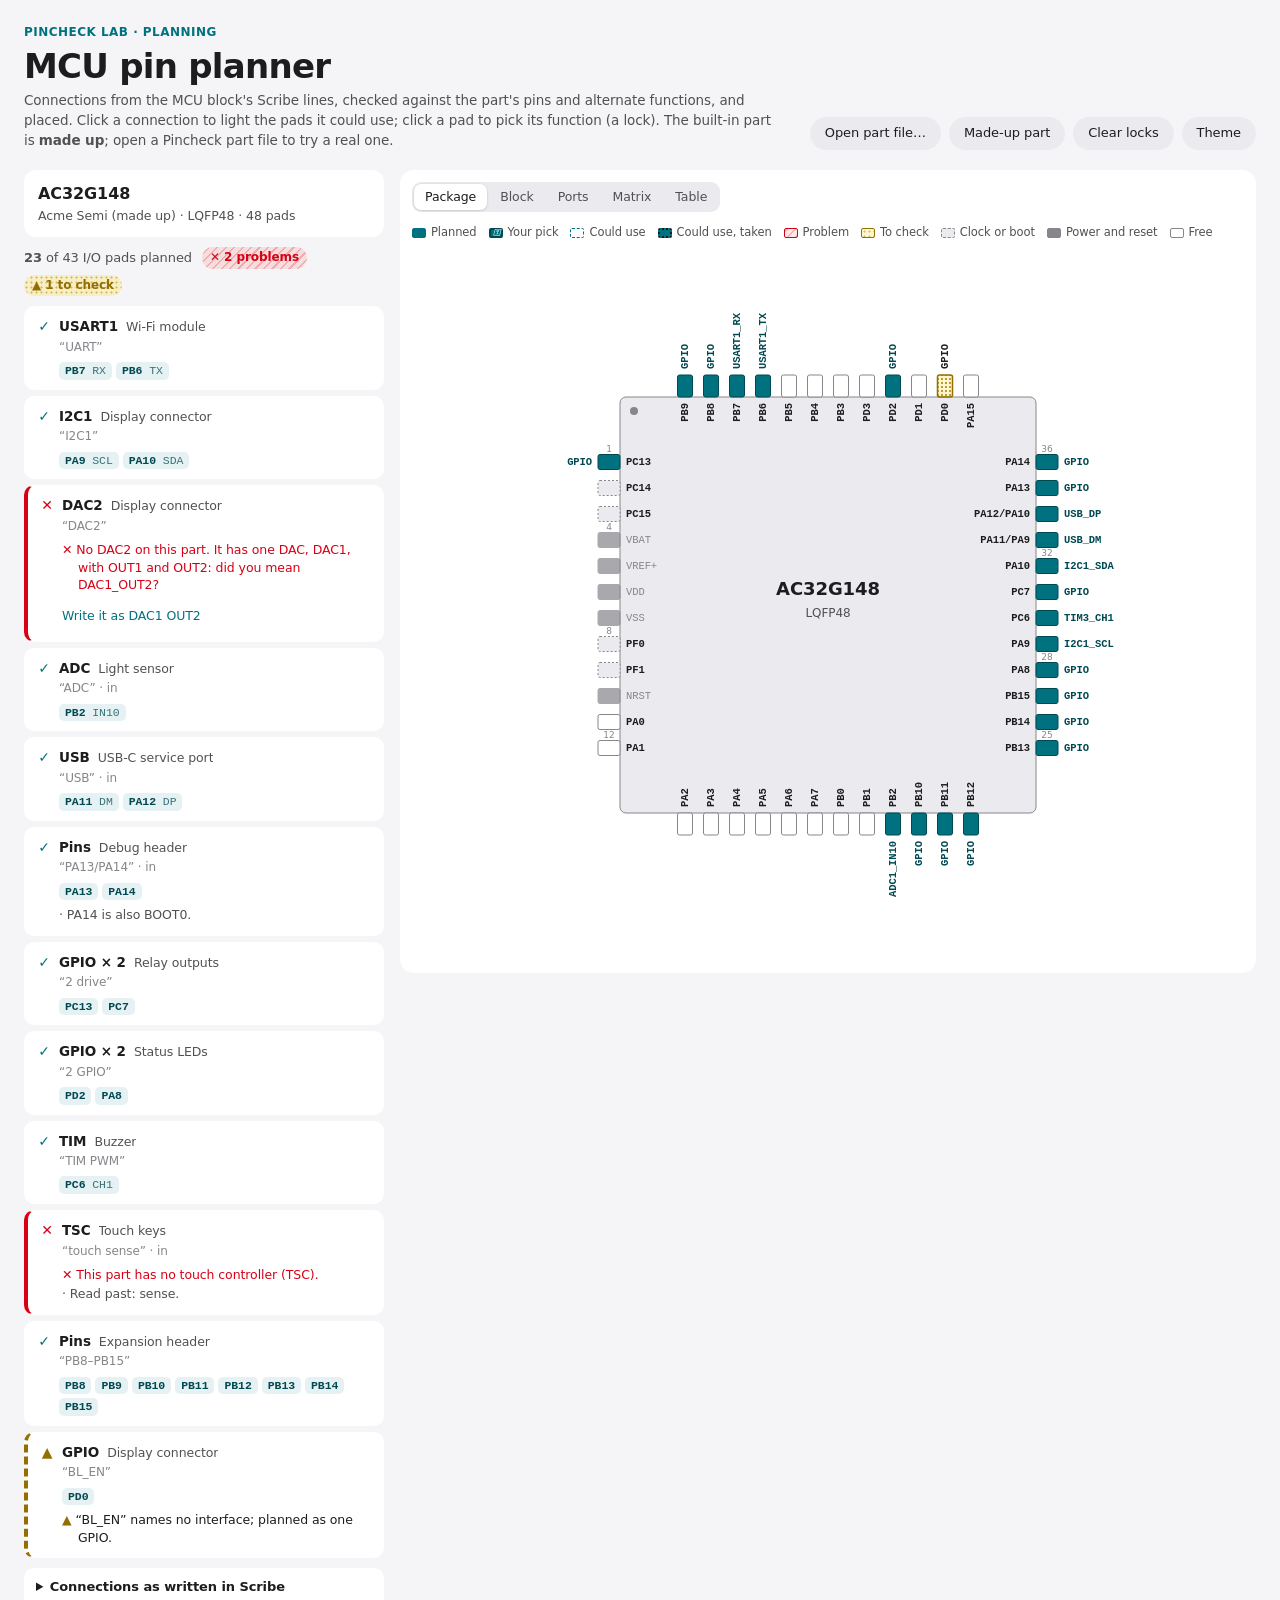
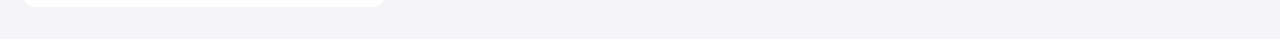
==== lab/pinmap.html @ 68f0863e "Pin planner plan and lab; part data for it: shared pads, peripherals, and Import from CubeMX - docs/" ====
<!DOCTYPE html>
<html lang="en">
<head>
<meta charset="UTF-8">
<!-- Design lab: an MCU pin planner for Scribe EE's MCU block (docs/pin-planner.md). Not loaded by any
     tool. The built-in part (AC32G148) and its connections are made up. A real part file
     (pincheck.part/1) and a list of connections can be opened from disk; nothing is uploaded or saved. -->
<meta http-equiv="Content-Security-Policy" content="default-src 'self'; script-src 'self'; style-src 'self' 'unsafe-inline'; img-src 'self' data:">
<meta name="viewport" content="width=device-width, initial-scale=1.0">
<meta name="color-scheme" content="light dark">
<title>Pin planner lab</title>
<link rel="stylesheet" href="../assets/suite.css">
<link rel="stylesheet" href="pinmap.css">
</head>
<body class="pm-page">
<header class="pm-head">
  <div>
    <div class="eyebrow">Pincheck lab · planning</div>
    <h1 class="page-title">MCU pin planner</h1>
    <p class="pm-note">Connections from the MCU block's Scribe lines, checked against the part's pins and alternate functions, and placed. Click a connection to light the pads it could use; click a pad to pick its function (a lock). The built-in part is <b>made up</b>; open a Pincheck part file to try a real one.</p>
  </div>
  <div class="pm-ctl">
    <label class="btn" title="A pincheck.part/1 JSON file">Open part file…<input type="file" id="pm-part-file" accept=".json,application/json" hidden></label>
    <button class="btn" id="pm-demo">Made-up part</button>
    <button class="btn" id="pm-clear">Clear locks</button>
    <button class="btn" id="pm-theme" title="Light or dark">Theme</button>
  </div>
</header>

<main class="pm-main">
  <aside class="pm-side">
    <div class="pm-part" id="pm-part"></div>
    <div class="pm-sum" id="pm-sum"></div>
    <div class="pm-conns" id="pm-conns"></div>
    <details class="pm-edit" id="pm-edit">
      <summary>Connections as written in Scribe</summary>
      <p class="pm-hint">One per line: <code>Block (label)</code>, as in a <code>Connects:</code> line. Add <code>, in</code> for a connection into the MCU.</p>
      <textarea id="pm-text" spellcheck="false" rows="12"></textarea>
      <div class="pm-edit-row">
        <button class="btn btn-primary" id="pm-apply">Re-plan</button>
        <label class="btn">Open list…<input type="file" id="pm-conn-file" accept=".txt,.md,text/plain" hidden></label>
      </div>
    </details>
  </aside>

  <section class="pm-stage">
    <div class="pm-tabs">
      <div class="seg" role="tablist" id="pm-views">
        <button data-view="package">Package</button>
        <button data-view="block">Block</button>
        <button data-view="ports">Ports</button>
        <button data-view="matrix">Matrix</button>
        <button data-view="table">Table</button>
      </div>
      <div class="pm-legend" id="pm-legend"></div>
    </div>
    <div class="pm-view" id="pm-view"></div>
  </section>
</main>

<div class="pm-pop" id="pm-pop" hidden></div>

<script src="pinmap-demo.js"></script>
<script src="pinmap.js"></script>
</body>
</html>
---- assets/suite.css ----
/* Vendored from ee_design_review/assets/styles.css (Signoff EE) so Pincheck shares the suite's tokens and components.
   Do not edit here: re-copy with tools/sync_suite_css.py when Signoff EE's stylesheet changes. */
/* Shared Signoff engine (EE, ME and FW). Edit it in ee_design_review only; me_design_review and
   fw_design_review vendor it unchanged with tools/sync_engine.py. Tool specifics go in assets/config.js. */
/* Signoff — design review tool. Light/dark tokens, then layout, then components. */

:root {
  --bg: #f5f5f7;
  --bg-elev: #ffffff;
  --bg-sunk: #ebebef;
  --sidebar: rgba(246, 246, 248, 0.82);
  --toolbar: rgba(255, 255, 255, 0.78);
  --text: #1d1d1f;
  --text-2: #515154;
  --text-3: #86868b;
  --hair: rgba(0, 0, 0, 0.08);
  --hair-2: rgba(0, 0, 0, 0.14);
  --accent: #00727f;
  --accent-ink: #004952;
  --accent-soft: rgba(0, 114, 127, 0.10);
  --pass: #248a3d;
  --pass-soft: rgba(52, 199, 89, 0.14);
  --issue: #d70015;
  --issue-soft: rgba(255, 59, 48, 0.12);
  --warn: #946f00;
  --warn-soft: rgba(255, 214, 10, 0.22);
  --on-warn: #fff;
  /* Severities tell apart without hue (Chris is colorblind): errors are striped, warnings dotted.
     The *-hatch tokens overlay a soft tint, the *-fill-hatch tokens a solid fill, e.g.
     background: var(--warn-hatch), var(--warn-soft). */
  --issue-hatch: repeating-linear-gradient(-45deg, rgba(215, 0, 21, 0.22) 0 1.5px, transparent 1.5px 6px);
  --warn-hatch: radial-gradient(circle, rgba(148, 111, 0, 0.42) 0 0.8px, transparent 1.3px) 0 0 / 5px 5px;
  --issue-fill-hatch: repeating-linear-gradient(-45deg, rgba(255, 255, 255, 0.45) 0 1px, transparent 1px 4px);
  --warn-fill-hatch: radial-gradient(circle, rgba(255, 255, 255, 0.55) 0 0.7px, transparent 1.1px) 0 0 / 3px 3px;
  --na: #8e8e93;
  --na-soft: rgba(142, 142, 147, 0.14);
  --sev-critical: #d70015;
  --sev-major: #e07800;
  --sev-minor: #a1a1a6;
  --shadow-sm: 0 1px 2px rgba(0, 0, 0, 0.04), 0 1px 1px rgba(0, 0, 0, 0.03);
  --shadow: 0 1px 3px rgba(0, 0, 0, 0.05), 0 6px 24px rgba(0, 0, 0, 0.05);
  --shadow-lg: 0 24px 64px rgba(0, 0, 0, 0.18), 0 2px 8px rgba(0, 0, 0, 0.08);
  --radius: 14px;
  --radius-sm: 9px;
  --sans: -apple-system, BlinkMacSystemFont, "SF Pro Text", "Inter", "Segoe UI Variable Text", "Segoe UI", system-ui, sans-serif;
  --display: -apple-system, BlinkMacSystemFont, "SF Pro Display", "Inter", "Segoe UI Variable Display", "Segoe UI", system-ui, sans-serif;
  --mono: ui-monospace, "SF Mono", "Cascadia Code", Consolas, monospace;
  --ease: cubic-bezier(0.2, 0.8, 0.2, 1);
  color-scheme: light;
}

@media (prefers-color-scheme: dark) {
  :root:not([data-theme="light"]) {
    --bg: #000000;
    --bg-elev: #1c1c1e;
    --bg-sunk: #2c2c2e;
    --sidebar: rgba(28, 28, 30, 0.82);
    --toolbar: rgba(22, 22, 24, 0.78);
    --text: #f5f5f7;
    --text-2: #c7c7cc;
    --text-3: #8e8e93;
    --hair: rgba(255, 255, 255, 0.09);
    --hair-2: rgba(255, 255, 255, 0.16);
    --accent: #3fc1cf;
    --accent-ink: #7fd8e2;
    --accent-soft: rgba(63, 193, 207, 0.14);
    --pass: #30d158;
    --pass-soft: rgba(48, 209, 88, 0.16);
    --issue: #ff453a;
    --issue-soft: rgba(255, 69, 58, 0.16);
    --warn: #ffd60a;
    --warn-soft: rgba(255, 214, 10, 0.14);
    --on-warn: #1c1c1e;
    --issue-hatch: repeating-linear-gradient(-45deg, rgba(255, 69, 58, 0.26) 0 1.5px, transparent 1.5px 6px);
    --warn-hatch: radial-gradient(circle, rgba(255, 214, 10, 0.4) 0 0.8px, transparent 1.3px) 0 0 / 5px 5px;
    --issue-fill-hatch: repeating-linear-gradient(-45deg, rgba(255, 255, 255, 0.45) 0 1px, transparent 1px 4px);
    --warn-fill-hatch: radial-gradient(circle, rgba(0, 0, 0, 0.4) 0 0.7px, transparent 1.1px) 0 0 / 3px 3px;
    --na-soft: rgba(142, 142, 147, 0.2);
    --sev-minor: #636366;
    --shadow-sm: none;
    --shadow: 0 0 0 1px rgba(255, 255, 255, 0.06);
    --shadow-lg: 0 24px 64px rgba(0, 0, 0, 0.6), 0 0 0 1px rgba(255, 255, 255, 0.08);
    color-scheme: dark;
  }
}
:root[data-theme="dark"] {
  --bg: #000000;
  --bg-elev: #1c1c1e;
  --bg-sunk: #2c2c2e;
  --sidebar: rgba(28, 28, 30, 0.82);
  --toolbar: rgba(22, 22, 24, 0.78);
  --text: #f5f5f7;
  --text-2: #c7c7cc;
  --text-3: #8e8e93;
  --hair: rgba(255, 255, 255, 0.09);
  --hair-2: rgba(255, 255, 255, 0.16);
  --accent: #3fc1cf;
  --accent-ink: #7fd8e2;
  --accent-soft: rgba(63, 193, 207, 0.14);
  --pass: #30d158;
  --pass-soft: rgba(48, 209, 88, 0.16);
  --issue: #ff453a;
  --issue-soft: rgba(255, 69, 58, 0.16);
  --warn: #ffd60a;
  --warn-soft: rgba(255, 214, 10, 0.14);
  --on-warn: #1c1c1e;
  --issue-hatch: repeating-linear-gradient(-45deg, rgba(255, 69, 58, 0.26) 0 1.5px, transparent 1.5px 6px);
  --warn-hatch: radial-gradient(circle, rgba(255, 214, 10, 0.4) 0 0.8px, transparent 1.3px) 0 0 / 5px 5px;
  --issue-fill-hatch: repeating-linear-gradient(-45deg, rgba(255, 255, 255, 0.45) 0 1px, transparent 1px 4px);
  --warn-fill-hatch: radial-gradient(circle, rgba(0, 0, 0, 0.4) 0 0.7px, transparent 1.1px) 0 0 / 3px 3px;
  --na-soft: rgba(142, 142, 147, 0.2);
  --sev-minor: #636366;
  --shadow-sm: none;
  --shadow: 0 0 0 1px rgba(255, 255, 255, 0.06);
  --shadow-lg: 0 24px 64px rgba(0, 0, 0, 0.6), 0 0 0 1px rgba(255, 255, 255, 0.08);
  color-scheme: dark;
}

* { box-sizing: border-box; }
html, body { margin: 0; height: 100%; }
body {
  background: var(--bg);
  color: var(--text);
  font: 14px/1.45 var(--sans);
  -webkit-font-smoothing: antialiased;
  letter-spacing: -0.006em;
}
button, input, select, textarea { font: inherit; color: inherit; letter-spacing: inherit; }
button { cursor: pointer; }
[hidden] { display: none !important; }
:focus-visible { outline: 3px solid var(--accent-soft); outline-offset: 1px; border-radius: 6px; }
::selection { background: var(--accent-soft); }

/* ── App layout ── */
.app { display: grid; grid-template-columns: 272px 1fr; height: 100vh; height: 100dvh; }
/* The banner wraps to several lines on a phone, so the app takes what's left instead of a fixed 33px. */
body.has-banner { display: flex; flex-direction: column; height: 100vh; height: 100dvh; }
body.has-banner .demo-banner { flex: none; }
body.has-banner .app { flex: 1; min-height: 0; height: auto; }
.sidebar {
  background: var(--sidebar);
  backdrop-filter: saturate(180%) blur(24px);
  -webkit-backdrop-filter: saturate(180%) blur(24px);
  border-right: 1px solid var(--hair);
  display: flex; flex-direction: column; min-height: 0;
}
.main { position: relative; overflow: auto; min-width: 0; scroll-behavior: smooth; }

/* ── Sidebar ── */
.brand { display: flex; align-items: center; gap: 10px; padding: 20px 18px 14px; }
/* A touch taller than the name and subtitle beside it (44 px when the subtitle wraps). */
.brand-mark { width: 46px; height: 46px; border-radius: 12px; background: #004952; display: grid; place-items: center; flex: none; }
.brand-mark svg { width: 17px; height: 28px; }
.brand-text { line-height: 1.1; }
.brand-name { font: 600 15px/1.1 var(--display); letter-spacing: -0.01em; }
.brand-sub { font-size: 11px; color: var(--text-3); letter-spacing: 0.08em; text-transform: uppercase; margin-top: 3px; }

.side-search { margin: 0 14px 10px; position: relative; }
.side-search input {
  width: 100%; border: none; border-radius: 9px; padding: 7px 10px 7px 30px;
  background: var(--bg-sunk); font-size: 13px; outline: none;
}
.side-search svg { position: absolute; left: 10px; top: 50%; transform: translateY(-50%); width: 13px; height: 13px; color: var(--text-3); }

.side-head { display: flex; align-items: center; justify-content: space-between; padding: 8px 18px 6px; }
.side-head .side-fold { margin-left: auto; }
.side-label { font-size: 11px; font-weight: 600; color: var(--text-3); text-transform: uppercase; letter-spacing: 0.06em; }
.side-list { flex: 1; overflow-y: auto; overflow-x: hidden; padding: 2px 10px 12px; }
.proj {
  display: flex; align-items: center; gap: 10px; width: 100%; text-align: left;
  border: none; background: transparent; border-radius: 9px; padding: 8px 10px; margin-bottom: 1px;
  transition: background 0.15s;
}
.proj:hover { background: var(--hair); }
.proj.active { background: var(--accent); color: #fff; }
.proj.active .proj-sub { color: rgba(255, 255, 255, 0.75); }
.proj-body { flex: 1; min-width: 0; overflow: hidden; }
/* Block-level, or the ellipsis never applies and long names run past the row to the panel edge. */
.proj-name { display: block; font-weight: 500; font-size: 13.5px; white-space: nowrap; overflow: hidden; text-overflow: ellipsis; }
.proj-sub { display: block; font-size: 12px; color: var(--text-3); white-space: nowrap; overflow: hidden; text-overflow: ellipsis; }
.proj-dirty { width: 7px; height: 7px; border-radius: 50%; background: var(--warn); flex: none; }
.proj.active .proj-dirty { background: #fff; }
.side-empty { color: var(--text-3); font-size: 13px; padding: 12px 10px; }
.side-archived { margin-top: 10px; }
.side-group + .side-group { margin-top: 6px; }
.side-group-head { display: flex; align-items: center; gap: 6px; width: 100%; padding: 6px 8px 4px; border: 0; border-radius: 6px; background: none; color: var(--text-3); font: inherit; font-size: 11px; font-weight: 600; text-transform: uppercase; letter-spacing: 0.06em; text-align: left; cursor: pointer; }
.side-group-head:hover { color: var(--text-2); }
.side-group-head svg { width: 12px; height: 12px; flex: none; transition: transform 0.15s; }
.side-group-head[aria-expanded="false"] svg { transform: rotate(-90deg); }
.side-group-name { flex: 1; min-width: 0; overflow: hidden; white-space: nowrap; text-overflow: ellipsis; }
.side-group-count { font-weight: 500; letter-spacing: 0; }

.side-foot { border-top: 1px solid var(--hair); padding: 10px 12px; display: flex; align-items: center; gap: 8px; }
.sync-pill {
  flex: 1; display: flex; align-items: center; gap: 8px; border: none; background: transparent;
  border-radius: 9px; padding: 7px 8px; text-align: left; min-width: 0;
}
.sync-pill:hover { background: var(--hair); }
.sync-dot { width: 8px; height: 8px; border-radius: 50%; background: var(--text-3); flex: none; }
.sync-dot[data-tone="ok"] { background: var(--pass); }
.sync-dot[data-tone="warn"] { background: var(--warn); }
.sync-dot[data-tone="error"] { background: var(--issue); }
.sync-dot[data-tone="busy"] { background: var(--accent); animation: pulse 1s infinite; }
@keyframes pulse { 50% { opacity: 0.3; } }
.sync-text { min-width: 0; line-height: 1.25; display: flex; flex-direction: column; }
.sync-title { font-size: 12.5px; font-weight: 500; white-space: nowrap; overflow: hidden; text-overflow: ellipsis; }
.sync-sub { font-size: 11px; color: var(--text-3); white-space: nowrap; overflow: hidden; text-overflow: ellipsis; }
/* The signed-in GitHub account, on the pill's second line: who this page is acting as, at a glance. */
.sync-sub.sync-who { font-size: 12.5px; font-weight: 600; color: var(--text-2); }

/* ── Buttons ── */
.btn {
  display: inline-flex; align-items: center; justify-content: center; gap: 6px;
  border: none; border-radius: 980px; padding: 7px 15px; font-size: 13px; font-weight: 500;
  background: var(--bg-sunk); color: var(--text); white-space: nowrap;
  transition: background 0.15s, transform 0.1s, opacity 0.15s;
}
.btn:hover { background: var(--hair-2); }
.btn:active { transform: scale(0.97); }
.btn:disabled { opacity: 0.45; pointer-events: none; }
.btn-primary { background: var(--accent); color: #fff; }
.btn-primary:hover { background: var(--accent-ink); }
:root[data-theme="dark"] .btn-primary:hover { background: #2aa7b5; }
.btn-plain { background: transparent; color: var(--accent); padding-left: 8px; padding-right: 8px; }
.btn-plain:hover { background: var(--accent-soft); }
.btn-danger { background: var(--issue-soft); color: var(--issue); }
.btn-danger:hover { background: var(--issue); color: #fff; }
.btn svg { width: 15px; height: 15px; }
.icon-btn {
  width: 30px; height: 30px; border-radius: 8px; border: none; background: transparent; color: var(--text-2);
  display: inline-grid; place-items: center; flex: none; transition: background 0.15s;
}
.icon-btn:hover { background: var(--hair); color: var(--text); }
.icon-btn svg { width: 17px; height: 17px; }
.badge { min-width: 18px; height: 18px; padding: 0 5px; border-radius: 9px; background: var(--warn); color: var(--on-warn); font-size: 11px; font-weight: 600; display: inline-grid; place-items: center; }

/* ── Toolbar ── */
.toolbar {
  position: sticky; top: 0; z-index: 20; height: 56px;
  display: flex; align-items: center; gap: 12px; padding: 0 28px;
  background: var(--toolbar);
  backdrop-filter: saturate(180%) blur(20px);
  -webkit-backdrop-filter: saturate(180%) blur(20px);
  border-bottom: 1px solid var(--hair);
}
.toolbar-title { display: none; font: 600 15px var(--display); flex: none; max-width: 32ch; white-space: nowrap; overflow: hidden; text-overflow: ellipsis; opacity: 0; transition: opacity 0.2s; }
.toolbar.scrolled .toolbar-title { opacity: 1; }
.toolbar-center { flex: 1; display: flex; justify-content: flex-start; min-width: 0; }
.toolbar-actions { display: flex; gap: 6px; align-items: center; flex: none; }
.menu-toggle { display: none; }

/* Segmented control */
.seg {
  display: inline-flex; background: var(--bg-sunk); border-radius: 9px; padding: 2px; gap: 2px;
  max-width: 100%; overflow-x: auto; scrollbar-width: none;
}
.seg::-webkit-scrollbar { display: none; }
.seg button {
  border: none; background: transparent; border-radius: 7px; padding: 4px 11px; font-size: 12.5px; font-weight: 500;
  color: var(--text-2); white-space: nowrap; transition: background 0.15s, color 0.15s, box-shadow 0.15s;
  display: inline-flex; align-items: center; gap: 6px;
}
.seg button:hover { color: var(--text); }
.seg button.on { background: var(--bg-elev); color: var(--text); box-shadow: 0 1px 3px rgba(0, 0, 0, 0.12), 0 0 0 0.5px rgba(0, 0, 0, 0.04); }
.seg .count { font-size: 11px; color: var(--text-3); font-variant-numeric: tabular-nums; }
.seg button .dot { width: 6px; height: 6px; border-radius: 50%; background: var(--issue); }

/* ── Page ── */
.page { max-width: 1060px; margin: 0 auto; padding: 36px 32px 120px; }
.eyebrow { font-size: 12px; font-weight: 600; color: var(--accent); letter-spacing: 0.04em; text-transform: uppercase; margin-bottom: 6px; }
.page-title { font: 700 34px/1.12 var(--display); letter-spacing: -0.022em; margin: 0 0 8px; }
.page-sub { color: var(--text-2); font-size: 15px; display: flex; flex-wrap: wrap; gap: 6px 14px; align-items: center; }
.page-sub .sep { color: var(--text-3); margin: 0 7px; }
.chips { display: flex; flex-wrap: wrap; gap: 6px; }
.chip { font-size: 12px; padding: 3px 10px; border-radius: 980px; background: var(--bg-sunk); color: var(--text-2); white-space: nowrap; }
.chip.accent { background: var(--accent-soft); color: var(--accent-ink); }
.page-head { display: flex; gap: 24px; align-items: flex-start; justify-content: space-between; margin-bottom: 28px; }
.page-head-text { min-width: 0; flex: 1; }
/* A board's picture beside the progress ring, when a checker stored one (Fabcheck's previews) */
.head-visual { display: flex; align-items: center; gap: 22px; flex: none; }
.head-pic { position: relative; }
.head-pic:empty { display: none; }
.head-pic-img { display: block; padding: 0; border: none; background: none; border-radius: 10px; }
button.head-pic-img { cursor: pointer; }
.head-pic-img img { display: block; width: 240px; max-width: 38vw; max-height: 150px; object-fit: contain; filter: drop-shadow(0 10px 18px rgba(0, 0, 0, 0.22)); transition: transform 0.2s var(--ease); }
button.head-pic-img:hover img { transform: translateY(-2px) scale(1.02); }
.head-pic .seg { position: absolute; right: 0; bottom: -10px; opacity: 0; transition: opacity 0.15s; }
.head-pic:hover .seg, .head-pic:focus-within .seg { opacity: 1; }
.head-pic .seg button { padding: 2px 8px; font-size: 11px; }
/* Touch screens: the side toggle sits under the picture, not over it. */
@media (hover: none) {
  .head-pic { display: flex; flex-direction: column; align-items: center; gap: 8px; }
  .head-pic .seg { position: static; opacity: 1; }
}

/* Cards */
.card { background: var(--bg-elev); border-radius: var(--radius); box-shadow: var(--shadow); }
.grid { display: grid; gap: 14px; }
.grid-4 { grid-template-columns: repeat(4, 1fr); }
.grid-3 { grid-template-columns: repeat(auto-fill, minmax(290px, 1fr)); }
.stat { padding: 16px 18px; }
.stat-num { font: 600 28px/1 var(--display); font-variant-numeric: tabular-nums; letter-spacing: -0.02em; }
.stat-label { font-size: 12.5px; color: var(--text-3); margin-top: 6px; }
.stat.pass .stat-num { color: var(--pass); }
.stat.issue .stat-num { color: var(--issue); }
.stat-link { border: none; text-align: left; font: inherit; color: inherit; transition: transform 0.2s var(--ease), box-shadow 0.2s; }
.stat-link:hover { transform: translateY(-2px); box-shadow: var(--shadow-lg); }
.section-title { font: 600 19px var(--display); letter-spacing: -0.012em; margin: 36px 0 14px; display: flex; align-items: center; justify-content: space-between; gap: 12px; }

.cl-card { padding: 18px; border: none; text-align: left; display: flex; flex-direction: column; gap: 14px; transition: transform 0.2s var(--ease), box-shadow 0.2s; }
.cl-card:hover { transform: translateY(-2px); box-shadow: var(--shadow-lg); }
.cl-card-top { display: flex; justify-content: space-between; align-items: flex-start; gap: 10px; }
.cl-card-title { font: 600 16px var(--display); }
.cl-card-desc { font-size: 12.5px; color: var(--text-3); margin-top: 3px; line-height: 1.35; display: -webkit-box; -webkit-line-clamp: 2; -webkit-box-orient: vertical; overflow: hidden; }
.cl-card-top > div:first-child { min-width: 0; }
.cl-card-foot { display: flex; gap: 12px; font-size: 12px; color: var(--text-2); font-variant-numeric: tabular-nums; }
.cl-card-foot b { font-weight: 600; }
.bar { height: 6px; border-radius: 3px; background: var(--bg-sunk); overflow: hidden; display: flex; }
.bar i { display: block; height: 100%; transition: width 0.4s var(--ease); }
.bar .b-pass { background: var(--pass); }
.bar .b-issue { background: var(--issue-fill-hatch), var(--issue); }
.bar .b-na { background: var(--na); opacity: 0.45; }

/* Progress ring */
.ring { position: relative; flex: none; }
.ring svg { display: block; transform: rotate(-90deg); }
.ring-track { stroke: var(--bg-sunk); }
.ring-val { stroke: var(--accent); transition: stroke-dashoffset 0.6s var(--ease); }
.ring-label { position: absolute; inset: 0; display: grid; place-items: center; text-align: center; font-variant-numeric: tabular-nums; }
.ring-label b { font: 600 22px/1 var(--display); letter-spacing: -0.02em; display: block; }
.ring-label span { font-size: 11px; color: var(--text-3); }

/* ── Checklist view ── */
.cl-head { display: flex; align-items: flex-end; justify-content: space-between; gap: 20px; margin-bottom: 18px; }
.filters { display: flex; gap: 10px; align-items: center; flex-wrap: wrap; margin-bottom: 18px; }
.search { position: relative; flex: 1; min-width: 180px; max-width: 320px; }
.search input { width: 100%; border: none; border-radius: 9px; padding: 7px 10px 7px 30px; background: var(--bg-elev); box-shadow: var(--shadow-sm), inset 0 0 0 1px var(--hair); font-size: 13px; outline: none; }
.search input:focus { box-shadow: inset 0 0 0 2px var(--accent); }
.search svg { position: absolute; left: 10px; top: 50%; transform: translateY(-50%); width: 13px; height: 13px; color: var(--text-3); }

.sec { margin-bottom: 14px; overflow: hidden; }
.sec-head { display: flex; align-items: center; gap: 12px; padding: 14px 16px 14px 18px; cursor: pointer; user-select: none; }
.sec-chev { width: 14px; height: 14px; color: var(--text-3); transition: transform 0.2s var(--ease); flex: none; }
.sec.collapsed .sec-chev { transform: rotate(-90deg); }
.sec-title { font: 600 15px var(--display); flex: 1; min-width: 0; letter-spacing: -0.01em; }
.sec-title small { font: 400 12px var(--sans); color: var(--text-3); margin-left: 8px; }
.sec-meta { display: flex; align-items: center; gap: 10px; font-size: 12px; color: var(--text-3); font-variant-numeric: tabular-nums; flex: none; }
.sec-meta .bar { width: 72px; }
.sec-na { font-size: 11.5px; padding: 3px 9px; border-radius: 980px; border: none; background: transparent; color: var(--text-3); }
.sec-na:hover { background: var(--bg-sunk); color: var(--text); }
.sec-na.on { background: var(--na-soft); color: var(--text-2); }
.sec-pass { display: inline-flex; align-items: center; gap: 4px; }
.sec-pass svg { width: 11px; height: 11px; flex: none; }
.sec-pass:hover { color: var(--pass); }
.sec.collapsed .sec-body { display: none; }
.sec.is-na .sec-title { color: var(--text-3); }
.sec-body { border-top: 1px solid var(--hair); }

.item {
  display: grid; grid-template-columns: auto 1fr auto; gap: 12px; align-items: start;
  padding: 11px 16px 11px 18px; border-bottom: 1px solid var(--hair); cursor: pointer;
  transition: background 0.12s;
}
.item:last-child { border-bottom: none; }
.item:hover { background: rgba(127, 127, 127, 0.05); }
.item.sel { background: var(--accent-soft); }
.item.st-na .item-text, .item.st-pass .item-text { color: var(--text-3); }
.item.st-pass .item-text { text-decoration: none; }
.item-text { font-size: 14px; line-height: 1.4; padding-top: 2px; }
.item-sub { display: flex; flex-wrap: wrap; gap: 6px; align-items: center; margin-top: 5px; font-size: 11.5px; color: var(--text-3); }
.item-sub:empty { display: none; }
.sev { display: inline-flex; align-items: center; gap: 4px; }
.sev::before { content: ""; width: 6px; height: 6px; border-radius: 50%; background: var(--sev-minor); }
.sev.critical::before { background: var(--sev-critical); }
.sev.major::before { background: var(--sev-major); }
.tag { padding: 1px 7px; border-radius: 5px; background: var(--bg-sunk); }
.res { padding: 1px 7px; border-radius: 5px; font-weight: 500; }
.res.fixed { background: var(--pass-soft); color: var(--pass); }
.res.waived { background: var(--na-soft); color: var(--text-2); }
.res.open { background: var(--issue-hatch), var(--issue-soft); color: var(--issue); }
.item-right { display: flex; align-items: center; gap: 8px; padding-top: 1px; }
.cmt-count { display: inline-flex; align-items: center; gap: 3px; font-size: 12px; color: var(--text-3); font-variant-numeric: tabular-nums; }
.cmt-count svg { width: 13px; height: 13px; }

/* Status control: a round checkbox plus quick actions on hover */
.status { width: 22px; height: 22px; border-radius: 50%; border: 1.5px solid var(--hair-2); background: transparent; display: grid; place-items: center; padding: 0; transition: all 0.15s; margin-top: 1px; }
.status:hover { border-color: var(--pass); }
.status svg { width: 12px; height: 12px; opacity: 0; color: #fff; }
.status.pass { background: var(--pass); border-color: var(--pass); }
.status.pass svg.i-check { opacity: 1; }
.status.issue { background: var(--issue); border-color: var(--issue); }
.status.issue svg.i-bang { opacity: 1; }
.status.na { background: var(--na-soft); border-color: transparent; }
.status.na svg.i-dash { opacity: 1; color: var(--text-3); }
.status svg { position: absolute; }
.status { position: relative; }
.item { position: relative; }
.quick { position: absolute; right: 52px; top: 8px; display: flex; gap: 2px; padding: 2px; border-radius: 9px; background: var(--bg-elev); box-shadow: var(--shadow); opacity: 0; pointer-events: none; transition: opacity 0.12s; }
.item:hover .quick { opacity: 1; pointer-events: auto; }
.quick button { border: none; background: transparent; border-radius: 6px; padding: 3px 7px; font-size: 11.5px; color: var(--text-3); font-weight: 500; }
.quick button:hover { background: var(--bg-sunk); color: var(--text); }
.quick .q-issue:hover { color: var(--issue); background: var(--issue-soft); }
.quick .q-pass:hover { color: var(--pass); background: var(--pass-soft); }

.hidden-rows { padding: 9px 18px; font-size: 12.5px; color: var(--text-3); border-top: 1px solid var(--hair); display: flex; align-items: center; justify-content: space-between; }
.hidden-rows button { border: none; background: transparent; color: var(--accent); font-size: 12.5px; padding: 2px 6px; border-radius: 6px; }
.hidden-rows button:hover { background: var(--accent-soft); }
.item.auto-na { opacity: 0.6; }
.add-row { padding: 8px 18px 12px; border-top: 1px solid var(--hair); }
.add-row input { width: 100%; border: none; background: transparent; outline: none; padding: 6px 0; font-size: 13.5px; }
.add-row input::placeholder { color: var(--text-3); }

.empty { text-align: center; padding: 72px 20px; color: var(--text-3); }
.empty h2 { font: 600 22px var(--display); color: var(--text); margin: 14px 0 6px; letter-spacing: -0.015em; }
.empty p { margin: 0 auto 20px; max-width: 46ch; }
.empty-art { width: 64px; height: 64px; border-radius: 18px; background: var(--accent-soft); color: var(--accent); display: inline-grid; place-items: center; }
.empty-art svg { width: 30px; height: 30px; }

/* ── Inspector (item detail) ── */
.inspector {
  position: fixed; top: 12px; right: 12px; bottom: 12px; width: 400px; z-index: 40;
  background: var(--bg-elev); border-radius: 18px; box-shadow: var(--shadow-lg);
  display: flex; flex-direction: column; transform: translateX(calc(100% + 24px)); transition: transform 0.32s var(--ease);
}
.inspector.open { transform: none; }
.insp-head { display: flex; align-items: center; justify-content: space-between; padding: 14px 14px 4px 20px; }
.insp-crumb { font-size: 12px; color: var(--text-3); white-space: nowrap; overflow: hidden; text-overflow: ellipsis; }
.insp-body { flex: 1; overflow: auto; padding: 6px 20px 20px; }
.insp-title { font: 600 18px/1.3 var(--display); letter-spacing: -0.012em; margin: 6px 0 12px; }
.insp-title[contenteditable="true"] { outline: none; border-radius: 6px; box-shadow: 0 0 0 2px var(--accent-soft); padding: 2px 4px; margin-left: -4px; }
.hint { font-size: 13.5px; color: var(--text-2); background: var(--bg-sunk); border-radius: 10px; padding: 11px 13px; margin-bottom: 16px; line-height: 1.5; }
.hint b { display: block; font-size: 11px; text-transform: uppercase; letter-spacing: 0.06em; color: var(--text-3); margin-bottom: 4px; }
.field { margin-bottom: 14px; }
.field > label, .field-label { display: block; font-size: 12px; font-weight: 500; color: var(--text-3); margin-bottom: 6px; }
.seg.full { display: flex; width: 100%; }
.seg.full button { flex: 1; justify-content: center; padding: 6px 8px; }
.seg button.on.s-pass { color: var(--pass); }
.seg button.on.s-issue { color: var(--issue); }
.issue-box { border-radius: 12px; background: var(--issue-hatch), var(--issue-soft); padding: 12px; margin-bottom: 16px; }
.issue-box .field:last-child { margin-bottom: 0; }
.issue-box .seg { background: rgba(255, 255, 255, 0.55); }
:root[data-theme="dark"] .issue-box .seg { background: rgba(0, 0, 0, 0.35); }
@media (prefers-color-scheme: dark) { :root:not([data-theme="light"]) .issue-box .seg { background: rgba(0, 0, 0, 0.35); } }
.input, select.input, textarea.input {
  width: 100%; border: none; border-radius: 9px; padding: 8px 11px; background: var(--bg-sunk); outline: none; font-size: 13.5px;
}
.input:focus { box-shadow: inset 0 0 0 2px var(--accent); }
textarea.input { resize: vertical; min-height: 64px; line-height: 1.45; }
.row2 { display: grid; grid-template-columns: 1fr 1fr; gap: 10px; }
.meta-line { font-size: 11.5px; color: var(--text-3); margin: 4px 0 16px; }

.thread { margin-top: 18px; }
.thread-title { font: 600 14px var(--display); margin-bottom: 10px; display: flex; justify-content: space-between; align-items: center; }
.cmt { display: grid; grid-template-columns: 28px 1fr; gap: 10px; margin-bottom: 14px; }
.avatar { width: 28px; height: 28px; border-radius: 50%; display: grid; place-items: center; font-size: 11px; font-weight: 600; color: #fff; background: var(--accent); }
.cmt-head { display: flex; gap: 8px; align-items: baseline; font-size: 12px; }
.cmt-head b { font-weight: 600; font-size: 12.5px; }
.cmt-head span { color: var(--text-3); }
.cmt-text { font-size: 13.5px; white-space: pre-wrap; word-wrap: break-word; margin-top: 2px; }
.cmt-del { border: none; background: transparent; color: var(--text-3); font-size: 11.5px; padding: 0 4px; margin-left: auto; opacity: 0; border-radius: 4px; }
.cmt:hover .cmt-del { opacity: 1; }
.cmt-del:hover { color: var(--issue); }
.composer { border-top: 1px solid var(--hair); padding: 12px 14px 14px; }
.composer textarea { min-height: 44px; max-height: 160px; }
.composer-foot { display: flex; justify-content: space-between; align-items: flex-end; gap: 10px; margin-top: 8px; font-size: 11.5px; color: var(--text-3); }
.composer-hints { display: flex; flex-direction: column; gap: 2px; }
.composer-hints b { font-weight: 600; color: var(--text-2); }
kbd { font: 500 11px var(--mono); padding: 1px 5px; border-radius: 4px; background: var(--bg-sunk); border: 1px solid var(--hair); }

/* ── Findings table ── */
.table { width: 100%; border-collapse: collapse; }
.table th { text-align: left; font-size: 11.5px; font-weight: 600; color: var(--text-3); text-transform: uppercase; letter-spacing: 0.05em; padding: 12px 14px; border-bottom: 1px solid var(--hair); }
.table td { padding: 12px 14px; border-bottom: 1px solid var(--hair); vertical-align: top; font-size: 13.5px; }
.table tr:last-child td { border-bottom: none; }
.table tbody tr { cursor: pointer; transition: background 0.12s; }
.table tbody tr:hover { background: rgba(127, 127, 127, 0.05); }
.table .muted { color: var(--text-3); font-size: 12.5px; }
/* A wide table scrolls sideways inside its card at any width (the Requirements table clipped beside the
   sidebar), and a soft shade on an edge shows there's more that way: the covers scroll with the table
   (local) and uncover the shades (scroll) once it has moved. */
.card.table-scroll, .spec-table-wrap { overflow-x: auto; overscroll-behavior-x: contain;
  background:
    linear-gradient(to right, var(--bg-elev) 40%, transparent) left center / 28px 100% no-repeat local,
    linear-gradient(to left, var(--bg-elev) 40%, transparent) right center / 28px 100% no-repeat local,
    radial-gradient(farthest-side at 0 50%, color-mix(in srgb, var(--text) 22%, transparent), transparent) left center / 12px 100% no-repeat scroll,
    radial-gradient(farthest-side at 100% 50%, color-mix(in srgb, var(--text) 22%, transparent), transparent) right center / 12px 100% no-repeat scroll,
    var(--bg-elev); }
.table.reqs td:nth-child(2) { min-width: 200px; }
.table.reqs td:nth-child(n+3) { white-space: nowrap; }

/* ── Sheets (modals) ── */
.sheet-wrap {
  position: fixed; inset: 0; z-index: 60; background: rgba(0, 0, 0, 0.28);
  display: grid; place-items: center; padding: 24px; animation: fade 0.2s;
  backdrop-filter: blur(2px);
}
.sheet {
  width: 100%; max-width: 560px; max-height: calc(100vh - 48px); overflow: auto;
  background: var(--bg-elev); border-radius: 18px; box-shadow: var(--shadow-lg);
  animation: rise 0.28s var(--ease);
}
.sheet.wide { max-width: 720px; }
.sheet-head { padding: 22px 24px 6px; }
.sheet-head h2 { font: 600 21px var(--display); margin: 0; letter-spacing: -0.015em; }
.sheet-head p { margin: 6px 0 0; color: var(--text-2); font-size: 13.5px; }
.sheet-body { padding: 14px 24px 8px; }
.sheet-foot { padding: 14px 24px 20px; display: flex; justify-content: flex-end; gap: 8px; align-items: center; }
.sheet-foot .spacer { flex: 1; }
@keyframes fade { from { opacity: 0; } }
@keyframes rise { from { opacity: 0; transform: translateY(12px) scale(0.98); } }

/* ── People & access: one sheet over any Signoff page (signoff/assets/people.js), a tab per review
   tool. It sits under person sheets, menus and toasts (z-index 60 and up) and over the sidebar. ── */
.people-wrap {
  position: fixed; inset: 0; z-index: 55; background: rgba(0, 0, 0, 0.28);
  display: grid; place-items: center; padding: 24px; animation: fade 0.2s; backdrop-filter: blur(2px);
}
.people-pop {
  width: 100%; max-width: 1120px; height: calc(100vh - 48px); height: calc(100dvh - 48px);
  display: flex; flex-direction: column; overflow: hidden;
  background: var(--bg); border-radius: 18px; box-shadow: var(--shadow-lg); animation: rise 0.28s var(--ease);
}
.people-head {
  display: flex; align-items: center; gap: 14px; padding: 14px 16px 12px 24px;
  border-bottom: 1px solid var(--hair); background: var(--bg-elev);
}
.people-head h2 { font: 600 19px var(--display); margin: 0; letter-spacing: -0.015em; white-space: nowrap; }
.people-head .people-tabs { margin: 0 auto 0 8px; }
.people-body { flex: 1; min-height: 0; position: relative; }
.people-pane { position: absolute; inset: 0; overflow: auto; }
.people-pane[hidden] { display: none; }
.people-pane.framed { overflow: hidden; }
.people-pane iframe { width: 100%; height: 100%; border: 0; display: block; background: var(--bg); }
.people-pane > .page { padding-top: 22px; }
@media (max-width: 860px) {
  .people-wrap { padding: 0; }
  .people-pop { max-width: none; height: 100vh; height: 100dvh; border-radius: 0; }
  .people-head { flex-wrap: wrap; padding: 12px 12px 10px 16px; gap: 8px 10px; }
  .people-head .people-close { margin-left: auto; }
  .people-head .people-tabs { order: 3; margin: 0; width: 100%; }
}
/* A tool showing only its People page inside that sheet (index.html?page=people&embed=1). */
html.embed .sidebar, html.embed .toolbar, html.embed #demo-banner, html.embed .inspector { display: none !important; }
html.embed .app { display: block; }
html.embed .main { height: 100vh; height: 100dvh; overflow: auto; }
html.embed #page > .page { padding-top: 22px; }

/* ── Busy card: a wait that says what it is doing (Open in Fabcheck, Fabcheck's Send). The spinner
   is a transform animation, so it keeps turning while the page's script is busy. ── */
.busy { max-width: 400px; padding: 22px 24px 20px; }
.busy-row { display: flex; gap: 14px; align-items: flex-start; }
.busy-spin {
  width: 22px; height: 22px; flex: none; margin-top: 1px; border-radius: 50%;
  border: 2.5px solid var(--hair-2); border-top-color: var(--accent); animation: busy-spin 0.8s linear infinite;
}
.busy.done .busy-spin, .busy.done .busy-bar { display: none; }
.busy-title { font: 600 16px var(--display); letter-spacing: -0.01em; }
.busy-step { color: var(--text-2); font-size: 13px; margin-top: 4px; min-height: 1.4em; }
.busy-bar { height: 4px; border-radius: 2px; background: var(--bg-sunk); margin-top: 14px; overflow: hidden; }
.busy-bar i { display: block; height: 100%; width: 0; background: var(--accent); border-radius: 2px; transition: width 0.35s var(--ease); }
.busy-acts { display: flex; justify-content: flex-end; gap: 8px; margin-top: 16px; }
.busy-acts:empty { display: none; }
@keyframes busy-spin { to { transform: rotate(360deg); } }

/* A Sync button while a sync runs: the arrows turn and the button breathes, gently. It stays
   clickable-looking but does nothing (sync() ignores a second start). */
.btn.is-syncing { animation: sync-breathe 2.4s ease-in-out infinite; cursor: progress; }
.btn.is-syncing:not(.btn-primary) { color: var(--accent-ink); }
.btn.is-syncing svg { animation: sync-spin 1.2s linear infinite; }
/* The sync icon's arrows point counterclockwise, so it turns that way. */
@keyframes sync-spin { to { transform: rotate(-360deg); } }
@keyframes sync-breathe { 50% { box-shadow: 0 0 0 4px var(--accent-soft); } }
@media (prefers-reduced-motion: reduce) {
  .btn.is-syncing, .btn.is-syncing svg { animation: none; }
}

.pick-grid { display: grid; grid-template-columns: repeat(auto-fill, minmax(150px, 1fr)); gap: 8px; }
.pick {
  border: none; border-radius: 11px; padding: 10px 12px; text-align: left; background: var(--bg-sunk);
  box-shadow: inset 0 0 0 1.5px transparent; transition: box-shadow 0.15s, background 0.15s;
}
.pick b { display: block; font-size: 13px; font-weight: 600; }
.pick span { display: block; font-size: 11.5px; color: var(--text-3); margin-top: 2px; line-height: 1.3; }
.pick.on { background: var(--accent-soft); box-shadow: inset 0 0 0 1.5px var(--accent); }
.pick.on b { color: var(--accent-ink); }
.note { font-size: 12.5px; color: var(--text-3); margin: 6px 0 0; line-height: 1.45; }
.check { display: flex; gap: 8px; align-items: center; font-size: 13px; color: var(--text-2); }
.log { font: 12px/1.5 var(--mono); background: var(--bg-sunk); border-radius: 10px; padding: 10px 12px; max-height: 150px; overflow: auto; white-space: pre-wrap; margin-top: 12px; }
.log .ok { color: var(--pass); }
.log .err { color: var(--issue); }
.log a { color: var(--accent); }

/* Menu */
.menu {
  position: fixed; z-index: 70; min-width: 220px; background: var(--bg-elev); border-radius: 12px;
  box-shadow: var(--shadow-lg); padding: 5px; animation: fade 0.12s;
}
.menu button { display: flex; width: 100%; border: none; background: transparent; text-align: left; padding: 7px 10px; border-radius: 7px; font-size: 13px; gap: 10px; align-items: center; }
.menu button:hover { background: var(--accent); color: #fff; }
.menu button.danger { color: var(--issue); }
.menu button.danger:hover { background: var(--issue); color: #fff; }
.menu hr { border: none; border-top: 1px solid var(--hair); margin: 4px 6px; }

/* What's unsynced: the list above the sidebar's sync pill */
.sync-pop { width: 340px; max-width: calc(100vw - 16px); max-height: min(70vh, 520px); overflow-y: auto; padding: 6px; }
.sync-pop-head { display: flex; justify-content: space-between; align-items: baseline; gap: 8px; padding: 6px 10px 8px; font-size: 13px; font-weight: 600; }
.sync-pop-head small { font-size: 11px; font-weight: 400; color: var(--text-3); }
.sync-pop-group { border-top: 1px solid var(--hair); padding: 4px 0; }
.sync-pop .sync-pop-group button { display: grid; grid-template-columns: auto 1fr; column-gap: 8px; row-gap: 1px; align-items: baseline; padding: 6px 10px; }
.sync-pop-name { grid-column: 1 / -1; font-weight: 600; font-size: 12.5px; min-width: 0; overflow: hidden; text-overflow: ellipsis; white-space: nowrap; }
.sync-pop-name + .sync-pop-badge { grid-column: 1 / -1; justify-self: start; }
.sync-pop-badge { font-size: 10.5px; padding: 1px 6px; border-radius: 980px; background: var(--hair); color: var(--text-2); }
.sync-pop-kind { font-size: 10.5px; text-transform: uppercase; letter-spacing: 0.03em; color: var(--text-3); white-space: nowrap; }
.sync-pop-text { font-size: 12.5px; min-width: 0; overflow-wrap: anywhere; }
.sync-pop-text em { font-style: normal; color: var(--text-3); }
.sync-pop-sub { grid-column: 2; font-size: 11px; color: var(--text-3); }
.sync-pop-name + .sync-pop-sub { grid-column: 1 / -1; }
.sync-pop .sync-pop-group button:hover .sync-pop-kind,
.sync-pop .sync-pop-group button:hover .sync-pop-text em,
.sync-pop .sync-pop-group button:hover .sync-pop-sub { color: rgba(255, 255, 255, 0.8); }
.sync-pop-note { font-size: 11.5px; color: var(--text-3); padding: 4px 10px 6px; }
.sync-details[hidden] { display: none; }

/* Toast */
.toasts { position: fixed; bottom: 22px; left: 50%; transform: translateX(-50%); z-index: 90; display: flex; flex-direction: column; gap: 8px; align-items: center; pointer-events: none; }
.toast { background: rgba(29, 29, 31, 0.92); color: #fff; padding: 9px 16px; border-radius: 980px; font-size: 13px; box-shadow: var(--shadow-lg); animation: rise 0.25s var(--ease); backdrop-filter: blur(12px); pointer-events: auto; }
.toast a { color: #7fd8e2; margin-left: 6px; }
.toast-act { margin-left: 10px; border: none; background: none; padding: 0; color: #7fd8e2; font: 600 13px var(--sans); text-decoration: underline; text-underline-offset: 3px; cursor: pointer; }

.demo-banner { background: linear-gradient(90deg, #004952, #00727f); color: #fff; font-size: 12.5px; padding: 7px 16px; text-align: center; }
.demo-banner button { background: rgba(255, 255, 255, 0.18); color: #fff; border: none; border-radius: 980px; padding: 2px 10px; margin-left: 10px; font-size: 12px; }

.retired { margin-top: 28px; }

/* ── Report (print) ── */
.report { position: fixed; inset: 0; z-index: 80; background: var(--bg); overflow: auto; }
.report-bar { position: sticky; top: 0; display: flex; justify-content: space-between; align-items: center; padding: 12px 24px; background: var(--toolbar); backdrop-filter: blur(20px); border-bottom: 1px solid var(--hair); }
.paper { max-width: 820px; margin: 28px auto 60px; background: #fff; color: #1d1d1f; border-radius: 6px; box-shadow: var(--shadow); padding: 48px 56px; font-size: 12.5px; }
.paper h1 { font: 700 26px/1.15 var(--display); letter-spacing: -0.02em; margin: 0 0 4px; }
.paper h2 { font: 600 15px var(--display); margin: 28px 0 10px; padding-bottom: 6px; border-bottom: 1px solid #e5e5ea; }
.paper .r-head { display: flex; justify-content: space-between; align-items: flex-start; border-bottom: 2px solid #004952; padding-bottom: 18px; margin-bottom: 18px; }
.paper .r-brand { display: flex; align-items: center; gap: 8px; color: #004952; font-weight: 600; letter-spacing: 0.12em; font-size: 11px; }
.paper .r-meta { display: grid; grid-template-columns: repeat(4, 1fr); gap: 10px 18px; margin: 14px 0; }
.paper .r-meta div span { display: block; font-size: 10px; text-transform: uppercase; letter-spacing: 0.06em; color: #86868b; }
.paper table { width: 100%; border-collapse: collapse; }
.paper .r-scroll { overflow-x: auto; overscroll-behavior-x: contain; }
.paper th { text-align: left; font-size: 10px; text-transform: uppercase; letter-spacing: 0.05em; color: #86868b; padding: 6px 8px; border-bottom: 1px solid #d2d2d7; }
.paper td { padding: 7px 8px; border-bottom: 1px solid #ececf0; vertical-align: top; }
.paper .num { text-align: right; font-variant-numeric: tabular-nums; }
.paper .sev::before { width: 7px; height: 7px; }
.paper .r-cmt { color: #515154; font-size: 11.5px; margin-top: 3px; }
.paper .r-foot { margin-top: 36px; font-size: 10.5px; color: #86868b; display: flex; justify-content: space-between; }
.paper .sign { display: grid; grid-template-columns: 1fr 1fr; gap: 36px; margin-top: 40px; }
.paper .sign div { border-top: 1px solid #1d1d1f; padding-top: 6px; font-size: 11px; color: #515154; }

@media print {
  body * { visibility: hidden; }
  .report, .report * { visibility: visible; }
  .report { position: absolute; inset: 0; background: #fff; overflow: visible; }
  .report-bar { display: none; }
  .paper { box-shadow: none; margin: 0; padding: 0; max-width: none; }
  .paper h2 { break-after: avoid; }
  .paper tr { break-inside: avoid; }
  .paper .r-scroll { overflow: visible; }
  @page { margin: 16mm 14mm; }
}

/* ── Narrow screens ── */
@media (max-width: 860px) {
  .app { grid-template-columns: 1fr; }
  .sidebar { position: fixed; inset: 0 auto 0 0; width: 280px; z-index: 50; transform: translateX(-100%); transition: transform 0.28s var(--ease); background: var(--bg-elev); }
  .app.nav-open .sidebar { transform: none; box-shadow: var(--shadow-lg); }
  /* The open menu's scrim: a tap on it closes the menu and goes no further (each tool's app.js). */
  .app.nav-open::after { content: ''; position: fixed; inset: 0; z-index: 49; background: rgba(0, 0, 0, 0.32); }
  .menu-toggle { display: inline-grid; }
  .toolbar { padding: 0 12px; }
  .toolbar-title { display: none; }
  .page { padding: 24px 16px 100px; }
  .page-title { font-size: 27px; }
  .grid-4 { grid-template-columns: repeat(2, 1fr); }
  .page-head { flex-direction: column; }
  .inspector { top: auto; left: 0; right: 0; bottom: 0; width: auto; height: 86vh; border-radius: 18px 18px 0 0; transform: translateY(100%); }
  .quick { display: none; }
  .sec-meta .bar { display: none; }
  .paper .r-meta { grid-template-columns: repeat(2, 1fr); }
  .btn-label { display: none; }
  /* Phones: the page only scrolls up and down; wide pieces scroll inside themselves. */
  .main { overflow-x: hidden; overscroll-behavior-x: none; }
  .filters .seg { flex-wrap: wrap; overflow: visible; }
  .card.table-scroll { overflow-x: auto !important; overscroll-behavior-x: contain; }
  .card.table-scroll .table th, .card.table-scroll .table td { padding: 10px; }
  .card.table-scroll .table.reqs td:nth-child(2) { min-width: 180px; }
}

/* The report on a phone screen. Screen only: a phone's print page is narrow too, and print keeps its own layout. */
@media screen and (max-width: 860px) {
  .report { overflow-x: hidden; overscroll-behavior-x: none; }
  .report-bar { padding: 10px 12px; gap: 8px; }
  .paper { padding: 24px 16px; margin: 12px 8px 40px; }
  .paper .r-scroll { margin: 0 -16px; padding: 0 16px; }
  .paper th { letter-spacing: 0; }
  .paper td { font-size: 12px; }
  .paper th, .paper td { padding-left: 4px; padding-right: 4px; }
}

/* ── People & access ── */
.side-link {
  display: flex; align-items: center; gap: 9px; margin: 0 10px 8px; padding: 7px 10px; border: none; border-radius: 9px;
  background: transparent; color: var(--text-2); font-size: 13px; font-weight: 500; text-align: left;
}
.side-link svg { width: 17px; height: 17px; flex: none; }
.side-link:hover { background: var(--hair); color: var(--text); }
.side-link.active { background: var(--accent); color: #fff; }
.table.people td { vertical-align: middle; }
.table.people tbody tr { cursor: default; }
.table.people .chip { display: inline-block; margin: 2px 2px 2px 0; }
.guide { background: var(--bg-sunk); border-radius: 10px; padding: 10px 13px; margin-bottom: 14px; font-size: 13px; color: var(--text-2); }
.guide summary { cursor: pointer; font-weight: 500; color: var(--text); }
.guide ol { margin: 8px 0 2px; padding-left: 20px; line-height: 1.6; }
.guide a { color: var(--accent); }
/* Settings' way in: Sign in with GitHub, and beside it a gray Use a token instead that drops the
   token panel down under them. */
.signin-row { display: flex; flex-wrap: wrap; align-items: center; gap: 8px; margin: 4px 0 6px; }
.token-toggle::after {
  content: ''; width: 6px; height: 6px; margin: -3px 1px 0 2px; flex: none;
  border-right: 1.6px solid currentColor; border-bottom: 1.6px solid currentColor;
  transform: rotate(45deg); transition: transform 0.15s, margin 0.15s;
}
.token-toggle[aria-expanded="true"] { background: var(--hair-2); }
.token-toggle[aria-expanded="true"]::after { transform: rotate(225deg); margin-top: 3px; }
.token-panel { background: var(--bg-sunk); border-radius: 10px; padding: 12px 13px 4px; margin-bottom: 14px; }
.token-panel[hidden] { display: none; }
.token-panel .guide { background: var(--bg); }
@media (prefers-reduced-motion: reduce) { .token-toggle::after { transition: none; } }

/* ── Dovetail tools switcher (shared with Fabcheck through its vendored suite.css) ── */
.side-tools { padding: 4px 0 6px; }
a.side-link { text-decoration: none; }
.side-link .tool-mark { width: 20px; height: 20px; border-radius: 6px; background: #004952; display: grid; place-items: center; flex: none; }
.side-link .tool-mark svg { width: 12px; height: 12px; }
.side-link .tool-mark-text { color: #fff; font: 700 9px/1 var(--display); letter-spacing: 0.02em; }
.side-link small { display: block; font-size: 11px; color: var(--text-3); font-weight: 400; }
/* Folding (Signoff engine only; app.js setupToolsFold): folded, the switcher is one row of icons. */
.side-tools-toggle { display: flex; align-items: center; gap: 6px; margin: 0 0 0 -4px; padding: 3px 6px 3px 4px; border: none; border-radius: 7px; background: transparent; color: var(--text-3); }
.side-tools-toggle:hover { background: var(--hair); color: var(--text); }
.side-tools-toggle svg { width: 12px; height: 12px; flex: none; transform: rotate(90deg); transition: transform 0.2s var(--ease); }
.side-tools.folded { display: flex; flex-wrap: wrap; align-items: center; gap: 4px; padding: 6px 14px 10px; }
.side-tools.folded .side-head { padding: 0; margin-right: 2px; }
.side-tools.folded .side-tools-toggle { margin: 0; padding: 5px; }
.side-tools.folded .side-tools-toggle svg { transform: none; }
.side-tools.folded .side-tools-toggle .side-label { display: none; }
.side-tools.folded .side-link { margin: 0; padding: 4px; border-radius: 8px; }
.side-tools.folded .side-link > span:not(.tool-mark) { display: none; }
/* From Signoff PL: Parts waiting to be started in this tool. Told apart from reviews by shape, not
   hue: an empty dashed ring where a review's progress ring sits, and a Start pill. */
.from-pl { margin-bottom: 6px; }
.from-pl-head { cursor: default; }
.pl-wait-ring { width: 22px; height: 22px; margin: 2px; border-radius: 50%; border: 1.5px dashed var(--accent); flex: none; }
.pl-wait-start { flex: none; font-size: 11px; font-weight: 600; padding: 2px 8px; border-radius: 9px; border: 1px solid var(--accent); color: var(--accent); }
.pl-wait:hover .pl-wait-start { background: var(--accent); color: #fff; }
.invite-card { display: flex; flex-direction: column; gap: 4px; margin: 4px 0 10px; padding: 11px 12px; border-radius: 11px; background: var(--accent-soft); font-size: 12.5px; }
.invite-card span { color: var(--text-2); }
.invite-card .btn { align-self: flex-start; margin-top: 4px; padding: 5px 14px; }

/* ── Fabcheck runs on an issue (docs/fabcheck-link.md) ── */
.fab-card { border-radius: 12px; background: var(--accent-soft); padding: 12px 13px; margin-bottom: 16px; font-size: 13px; }
.fab-head { display: flex; flex-wrap: wrap; align-items: center; justify-content: space-between; gap: 6px 10px; margin-bottom: 6px; }
.fab-head > span { min-width: 0; }
.fab-head .btn { padding: 5px 13px; font-size: 12.5px; flex: none; }
.fab-meta { color: var(--text-2); font-size: 12.5px; line-height: 1.5; }
.fab-meta .muted { color: var(--text-3); font-family: var(--mono); font-size: 11.5px; }
.fab-locs { display: flex; flex-direction: column; gap: 2px; margin-top: 8px; max-height: 220px; overflow: auto; }
.fab-loc { text-align: left; border: none; background: transparent; border-radius: 7px; padding: 4px 7px; font: 12px var(--mono); color: var(--accent-ink); }
button.fab-loc:hover { background: var(--bg-elev); }
span.fab-loc { color: var(--text-2); }
.fab-detail { margin-top: 8px; font-size: 12.5px; color: var(--text-2); }
.fab-detail summary { cursor: pointer; color: var(--text-3); }
.fab-detail div { white-space: pre-wrap; margin-top: 6px; }
button.fab-rev { border: none; margin-left: 6px; cursor: pointer; background: var(--bg-elev); color: var(--accent-ink); max-width: 100%; overflow: hidden; text-overflow: ellipsis; vertical-align: middle; }

/* Revisions: stored runs and their tags */
.head-ring { display: flex; flex-direction: column; align-items: center; gap: 8px; }
.head-rev { border: none; border-radius: 980px; padding: 3px 11px; font-size: 12px; background: var(--accent-soft); color: var(--accent-ink); cursor: pointer; white-space: nowrap; }
.rev-group .sec-head { align-items: flex-start; flex-wrap: wrap; }
.rev-group .sec-chev { margin-top: 4px; }
.rev-line { flex: 1; min-width: 0; }
.rev-name { font: 600 14.5px var(--display); overflow-wrap: anywhere; }
.rev-meta { font-size: 12.5px; color: var(--text-3); margin-top: 2px; }
.rev-tag { display: flex; align-items: center; gap: 8px; flex-wrap: wrap; }
.rev-chip { white-space: normal; }
.rev-chip.sent { background: var(--accent-soft); color: var(--accent-ink); }
.rev-chip.built { background: var(--pass-soft); color: var(--pass); }
.rev-chip.withdrawn { background: var(--na-soft); color: var(--text-3); text-decoration: line-through; }
.rev-sup { font-size: 12px; color: var(--text-3); }
.rev-body { padding: 14px 18px 16px 44px; font-size: 13px; }
.rev-acts { display: flex; gap: 8px; flex-wrap: wrap; margin: 2px 0 10px; }
.rev-acts .btn { padding: 5px 13px; font-size: 12.5px; }
.rev-info { color: var(--text-2); margin-bottom: 10px; line-height: 1.5; }
.rev-notes { white-space: pre-wrap; margin: 4px 0; }
.rev-sub { font-weight: 600; margin: 14px 0 6px; }
.rev-sub .muted { font-weight: 400; color: var(--text-3); }
.rev-files { display: grid; grid-template-columns: repeat(auto-fill, minmax(240px, 1fr)); gap: 10px 22px; }
.rev-folder b { display: block; font: 600 12px var(--mono); color: var(--text-2); margin-bottom: 3px; }
.rev-file { display: flex; justify-content: space-between; gap: 12px; font: 12px var(--mono); padding: 1px 0; }
.rev-file span:first-child { overflow-wrap: anywhere; }
.rev-file .muted { color: var(--text-3); white-space: nowrap; }
.rev-issues { display: flex; flex-direction: column; gap: 2px; }
.rev-issue { display: flex; align-items: center; gap: 10px; text-align: left; border: none; background: transparent; border-radius: 7px; padding: 5px 7px; font-size: 13px; color: var(--text); cursor: pointer; }
.rev-issue:hover { background: var(--bg-sunk); }
.rev-issue > span:nth-child(2) { flex: 1; min-width: 0; }
.rev-notes-count { font: 400 13px var(--sans); }
.rev-notes-list { padding: 8px 12px; }
.rev-notes-empty p { margin: 0; }
.rev-note { padding: 6px 0 2px; }
.rev-note + .rev-note { border-top: 1px solid var(--hair); }
.rev-note-head { width: 100%; font-weight: 500; margin-bottom: 6px; }
.rev-note-head:disabled { cursor: default; background: transparent; }
.rev-note-cl { font-size: 12px; font-weight: 400; flex: none; min-width: 0; }
.rev-note .cmt { margin: 0 0 10px 7px; }
/* Next revision updates: the notes on the whole review and the box to add one (Revisions tab). */
.rev-note-label { font-size: 12px; font-weight: 600; text-transform: uppercase; letter-spacing: 0.04em; margin: 4px 0 8px; }
.rev-note-whole .cmt-head { display: flex; align-items: center; gap: 8px; }
.rev-note-del { margin-left: auto; width: 24px; height: 24px; opacity: 0.55; }
.rev-note-del:hover, .rev-note-del:focus-visible { opacity: 1; }
.rev-note-del svg { width: 12px; height: 12px; }
.rev-notes-none { margin: 4px 0 10px; }
.rev-note-add { border-top: 1px solid var(--hair); padding: 12px 0 4px; }
.rev-notes-list > .rev-note-add:first-child { border-top: 0; }
.rev-note-add textarea { width: 100%; box-sizing: border-box; resize: vertical; min-height: 56px; }
.rev-note-add-foot { display: flex; align-items: center; gap: 12px; margin-top: 8px; font-size: 12.5px; }
.rev-note-add-foot .muted { flex: 1; min-width: 0; }
.rev-older { border-top: 1px solid var(--hair); padding-top: 10px; margin-top: 10px; }
.rev-older .rev-acts { margin-top: 8px; }
@media (max-width: 860px) { .rev-body { padding-left: 18px; } }

/* Releases (config.releases, Signoff FW): states read as words; withdrawn is also struck through, a draft dashed */
.rel-chip.draft { background: transparent; color: var(--text-2); border: 1px dashed var(--text-3); }
.rel-chip.released { background: var(--accent-soft); color: var(--accent-ink); }
.rel-chip.withdrawn { background: var(--na-soft); color: var(--text-3); text-decoration: line-through; }
.rel-version.withdrawn { text-decoration: line-through; color: var(--text-3); }
.rel-check { display: flex; align-items: baseline; gap: 8px; font-size: 13px; margin: 2px 0 12px; }

/* ── Collapsible sidebar ── */
.brand-text { flex: 1; min-width: 0; }
.side-collapse { margin-right: -6px; }
@media (min-width: 861px) {
  .app { transition: grid-template-columns 0.25s var(--ease); }
  .app.side-collapsed { grid-template-columns: 0 1fr; }
  .app.side-collapsed .sidebar { visibility: hidden; overflow: hidden; border-right: none; min-width: 0; }
  .app.side-collapsed .menu-toggle { display: inline-grid; }
}

/* ── Requirements ── */
.table.reqs td { vertical-align: top; }
.table.reqs .req-ref { font: 600 12.5px var(--mono); white-space: nowrap; color: var(--accent-ink); }
.table.reqs tr.sel { background: var(--accent-soft); }
/* Deprecated: kept for reference, lined out. */
.table.reqs tr.deprecated td { color: var(--text-3); }
.table.reqs tr.deprecated .req-ref, .table.reqs tr.deprecated .req-text { text-decoration: line-through; color: var(--text-3); }
.req-link { display: flex; align-items: center; gap: 8px; margin-bottom: 4px; }
.req-link-main { flex: 1; min-width: 0; display: flex; gap: 9px; align-items: flex-start; text-align: left; border: none; background: var(--bg-sunk); border-radius: 9px; padding: 7px 10px; }
button.req-link-main:hover { background: var(--hair-2); }
.req-link-main > span:last-child { min-width: 0; }
.req-link-text { display: block; font-size: 13px; line-height: 1.35; }
.req-link-main .muted, .req-results .muted { display: block; font-size: 11.5px; color: var(--text-3); margin-top: 2px; }
.req-link.missing .req-link-text { font-family: var(--mono); color: var(--text-3); }
.status-dot { width: 9px; height: 9px; border-radius: 50%; flex: none; margin-top: 4px; background: var(--hair-2); }
.status-dot.st-pass { background: var(--pass); }
.status-dot.st-issue { background: var(--issue); }
.status-dot.st-na { background: var(--na); opacity: 0.5; }
#req-link-search { margin-top: 6px; }
.req-results { margin-top: 6px; border-radius: 10px; background: var(--bg-elev); box-shadow: var(--shadow); overflow: hidden; }
.req-results button { display: block; width: 100%; text-align: left; border: none; background: transparent; padding: 8px 11px; font-size: 13px; border-bottom: 1px solid var(--hair); }
.req-results button:last-child { border-bottom: none; }
.req-results button:hover { background: var(--accent-soft); }
.field-label .res { margin-left: 6px; font-size: 11px; }
/* Reference rows: findings a checker (Fabcheck) waived, kept to read and counted nowhere. */
.item.st-reference .item-text { color: var(--text-2); }
.ref-dot { width: 20px; height: 20px; border-radius: 50%; display: inline-grid; place-items: center; margin-top: 1px; background: var(--na-soft); color: var(--text-3); font: italic 600 12px/1 Georgia, serif; flex: none; }
.ref-note { margin: -4px 0 12px; }
#inspector.is-reference .insp-body > .field, #inspector.is-reference .issue-box { display: none; }

/* Description (config.spec): a free-form description tied to the requirements. Sentence states
   differ by line style, never by hue alone: linked has a solid outline, flagged a dashed one and a
   tag, untraced a dotted underline, standard is quieter text. */
.btn-sm { padding: 4px 10px; font-size: 12.5px; }
.kbd { font: 500 10.5px var(--mono); opacity: 0.7; margin-left: 4px; }
/* The header's one row: back and forward, Edit all, Add section, and the menu (Chris, 2026-11-09). */
.spec-page > .cl-head { align-items: flex-start; }
.spec-tools { display: flex; align-items: center; gap: 8px; flex: none; margin-top: 22px; }   /* level with the title */
.spec-hist { display: inline-flex; gap: 2px; padding-right: 8px; margin-right: 2px; border-right: 1px solid var(--hair); }
.spec-hist .icon-btn:disabled { opacity: 0.35; cursor: default; background: transparent; }
.spec-more { width: 34px; height: 34px; border-radius: 980px; background: var(--bg-sunk); }
@media (max-width: 600px) { .spec-page > .cl-head { flex-wrap: wrap; } .spec-tools { flex-wrap: wrap; } }
/* Dragging a section by its heading or its outline name. */
.spec-doc .spec-h > h2, .spec-doc .spec-h > h3, .spec-doc .spec-h > h4, .spec-doc .spec-h > h5 { cursor: grab; }
/* The outline's names are links first: a pointer, and the closed hand only while held (Chris, 2026-11-09). */
.spec-outline [data-act="spec-goto"] { cursor: pointer; }
.spec-outline [data-act="spec-goto"]:active { cursor: grabbing; }
body.spec-dragging, body.spec-dragging * { cursor: grabbing !important; user-select: none; -webkit-user-select: none; }
/* The grip and hint that say headings drag (ticket 3, 2026-11-13). Touch doesn't drag sections, so neither shows there. */
.spec-doc .spec-h > :is(h2, h3, h4, h5) { position: relative; }
.spec-grip { position: absolute; left: -18px; top: 50%; width: 10px; height: 16px; margin-top: -8px; color: var(--text-3); opacity: 0; transition: opacity 0.15s var(--ease); pointer-events: none; }
.spec-grip svg { display: block; width: 10px; height: 16px; }
.spec-drag-hint { display: contents; }
.spec-doc .spec-h:hover .spec-grip { opacity: 0.8; }
@media (hover: none) { .spec-grip, .spec-drag-hint { display: none; } }
.spec-dragged { opacity: 0.4; }
.spec-drop-line { position: fixed; z-index: 90; height: 3px; border-radius: 2px; background: var(--accent); pointer-events: none; }
.spec-drop-line::before { content: ''; position: absolute; left: -5px; top: -3px; width: 9px; height: 9px; border-radius: 50%; border: 2px solid var(--accent); background: var(--bg-elev); box-sizing: border-box; }
.spec-drag-ghost { position: fixed; z-index: 91; pointer-events: none; max-width: 300px; overflow: hidden; text-overflow: ellipsis; white-space: nowrap; padding: 6px 12px; border-radius: 9px; background: var(--bg-elev); border: 1px solid var(--hair); box-shadow: var(--shadow); font-size: 13px; font-weight: 600; color: var(--text); }
.spec-h .spec-add-after + .spec-edit { margin-left: 0; }
.spec-wrap { display: grid; grid-template-columns: 210px minmax(0, 1fr); gap: 28px; align-items: start; }
.spec-outline { position: sticky; top: 64px; display: flex; flex-direction: column; gap: 1px; max-height: calc(100vh - 90px); overflow: auto; padding-bottom: 12px; }
.spec-outline button { display: flex; align-items: center; gap: 6px; text-align: left; border: none; background: none; padding: 4px 8px; border-radius: 7px; font-size: 13px; color: var(--text-2); }
.spec-outline button:hover { background: var(--bg-sunk); color: var(--text); }
.spec-outline button > span:first-child { min-width: 0; overflow: hidden; text-overflow: ellipsis; white-space: nowrap; flex: 1; }
.spec-outline .lv-1 { font-weight: 600; color: var(--text); margin-top: 6px; }
.spec-outline .lv-2 { padding-left: 18px; }
.spec-outline .lv-3 { padding-left: 30px; font-size: 12.5px; }
.spec-outline .lv-4 { padding-left: 42px; font-size: 12.5px; }
.spec-gap { flex: none; min-width: 18px; height: 18px; padding: 0 5px; border-radius: 9px; display: inline-grid; place-items: center; font: 600 11px/1 var(--sans); color: var(--warn); background: var(--warn-hatch), var(--warn-soft); }
.spec-doc { min-width: 0; }
.spec-sec { padding: 2px 0 6px; scroll-margin-top: 70px; border-radius: 10px; }
.spec-sec.flash { animation: spec-flash 1.4s var(--ease); }
@keyframes spec-flash { 0%, 30% { background: var(--accent-soft); } 100% { background: transparent; } }
.spec-sec.lv-3 { margin-left: 18px; }
.spec-sec.lv-4 { margin-left: 36px; }
.spec-h { display: flex; align-items: center; gap: 8px; margin: 18px 0 6px; }
.spec-h h2, .spec-h h3, .spec-h h4, .spec-h h5 { margin: 0; font-family: var(--display); letter-spacing: -0.01em; }
.spec-h h2 { font-size: 24px; }
.spec-h h3 { font-size: 19px; }
.spec-h h4 { font-size: 16px; }
.spec-h h5 { font-size: 14.5px; }
.spec-sec.lv-1:first-child .spec-h { margin-top: 0; }
.spec-kind { font-size: 11px; padding: 1px 8px; }
.spec-edit { margin-left: auto; opacity: 0; transition: opacity 0.15s; }
.spec-sec:hover .spec-edit, .spec-edit:focus-visible { opacity: 1; }
@media (hover: none) { .spec-edit { opacity: 1; } }
.depth-1 .spec-h { margin: 6px 0 2px; }
.depth-1 .spec-h h2 { font-size: 17px; }
.depth-1 .spec-h h3, .depth-1 .spec-h h4, .depth-1 .spec-h h5 { font-size: 15px; font-weight: 500; }
.spec-p, .spec-ul { font-size: 15px; line-height: 1.7; margin: 0 0 10px; max-width: 72ch; }
.spec-ul { padding-left: 22px; }
.spec-gist { font-size: 14.5px; color: var(--text-2); margin: 0 0 10px; max-width: 72ch; font-style: italic; }
.spec-code { font: 12.5px/1.5 var(--mono); background: var(--bg-sunk); padding: 10px 12px; border-radius: 9px; overflow: auto; max-width: 100%; }
/* A long table scrolls inside itself, so its sideways scrollbar is on screen; its header row stays. */
.spec-table-wrap { margin: 4px 0 12px; border-radius: 10px; box-shadow: var(--shadow); overflow: auto; max-height: 70vh; }
.spec-table { font-size: 13px; }
.spec-table thead th { position: sticky; top: 0; z-index: 1; background: var(--bg-elev); white-space: nowrap; }
.spec-table td { min-width: 10ch; }
/* A row with a mark counts like a sentence: it opens its panel, and an unlinked one is underlined dotted. */
.spec-table tr.su { cursor: pointer; }
.spec-table tr.su.sel td { background: var(--accent-soft); }
.spec-table tr.su-untraced td, .spec-table tr.su-broken td { text-decoration: underline dotted var(--text-3); text-underline-offset: 4px; }
.spec-table tr.su-broken td { text-decoration: underline wavy var(--issue); }
.spec-paper .spec-table-wrap { max-height: none; }
@media print { .spec-table-wrap { max-height: none; overflow: visible; } }
.spec-uses { display: flex; flex-wrap: wrap; align-items: center; gap: 6px; margin: 0 0 12px; font-size: 12px; color: var(--text-3); }
.spec-uses > span:first-child { font-weight: 600; text-transform: uppercase; letter-spacing: 0.04em; font-size: 11px; }
.spec-uses .chip { border: none; }
.spec-chip-missing { text-decoration: line-through; opacity: 0.7; }
.su { cursor: pointer; border-radius: 4px; padding: 1px 0; transition: background 0.12s; }
.su:hover { background: var(--bg-sunk); }
.su.sel { background: var(--accent-soft); box-shadow: 0 0 0 2px var(--accent-soft); }
.su-untraced { text-decoration: underline dotted var(--text-3); text-decoration-thickness: 1.5px; text-underline-offset: 4px; }
.su-std { color: var(--text-2); }
.su-tag { outline: 1.5px dashed var(--warn); outline-offset: 2px; }
.sl { border-radius: 5px; padding: 0 2px; }
.sl-req { box-shadow: inset 0 0 0 1px color-mix(in srgb, var(--accent) 45%, transparent); }
.sl-sec { box-shadow: inset 0 -1.5px 0 color-mix(in srgb, var(--accent) 60%, transparent); border-radius: 0; }
.sl-req.sl-sec { box-shadow: inset 0 0 0 1px color-mix(in srgb, var(--accent) 45%, transparent); border-radius: 5px; }
.sl-missing { box-shadow: inset 0 0 0 1px var(--issue); text-decoration: line-through wavy var(--issue); }
/* A review note ("Check: …"): a boxed Check label and a quieter sentence, no underline; its count in
   the margin is an outlined ring, apart from the hatched gap count. */
.su-note { color: var(--text-2); }
.sl-note { font: 600 10.5px/1 var(--mono); text-transform: uppercase; letter-spacing: 0.04em; padding: 2px 5px; margin-right: 1px; border-radius: 5px; border: 1.5px double var(--text-3); color: var(--text-2); white-space: nowrap; vertical-align: 1px; }
.spec-note-mark { flex: none; min-width: 18px; height: 18px; padding: 0 5px; border-radius: 9px; display: inline-grid; place-items: center; font: 600 11px/1 var(--sans); color: var(--text-2); border: 1.5px double var(--text-3); margin-left: 3px; }
.spec-show-gaps .su:not(.su-untraced):not(.su-tag), .spec-show-notes .su:not(.su-note) { opacity: 0.4; }
.su-broken { text-decoration: underline wavy var(--issue); text-decoration-thickness: 1px; text-underline-offset: 4px; }
.sl-broken { font: 600 11px/1 var(--mono); padding: 2px 5px; margin-left: 4px; border-radius: 5px; color: var(--issue); background: var(--issue-hatch), var(--issue-soft); white-space: nowrap; }
.spec-broken-note { margin: -4px 0 10px; color: var(--issue); }
.spec-warn { margin: 0 0 10px; padding: 8px 12px; border-radius: 10px; font-size: 12.5px; background: var(--issue-hatch), var(--issue-soft); border: 1px dashed var(--issue); }
.spec-warn p { margin: 0 0 6px; }
.spec-warn p:last-child { margin: 0; }
.spec-warn ul { margin: 0; padding: 0; list-style: none; display: grid; gap: 4px; }
.spec-warn li { display: flex; align-items: center; gap: 6px; min-width: 0; }
.spec-warn li code { min-width: 0; overflow: hidden; text-overflow: ellipsis; white-space: nowrap; font: 11.5px var(--mono); }
.sl-tag { font: 600 11px/1 var(--mono); padding: 2px 5px; margin-left: 2px; border-radius: 5px; color: var(--warn); background: var(--warn-hatch), var(--warn-soft); white-space: nowrap; }
.spec-state { margin-left: 6px; font-size: 11px; font-weight: 500; padding: 1px 7px; border-radius: 5px; background: var(--bg-sunk); color: var(--text-2); text-transform: none; letter-spacing: 0; }
.spec-state.st-linked { background: var(--accent-soft); color: var(--accent-ink); }
.spec-state.st-tag, .spec-state.st-untraced { color: var(--warn); background: var(--warn-hatch), var(--warn-soft); }
.spec-quote { font-size: 14.5px; line-height: 1.65; padding: 10px 12px; border-radius: 10px; background: var(--bg-sunk); }
.spec-quote .su { cursor: default; }
.spec-quote .su:hover { background: none; }
.spec-acts { display: flex; flex-wrap: wrap; gap: 8px; margin: 4px 0 8px; }
.spec-editor { padding: 12px; margin: 10px 0 14px; }
.spec-editor textarea { width: 100%; font: 13.5px/1.55 var(--mono); resize: vertical; }
.spec-help { font-size: 11.5px; color: var(--text-3); margin: 8px 0 10px; line-height: 1.7; }
.spec-help code, .spec-page .note code, .spec-page .empty code { font: 11.5px var(--mono); background: var(--bg-sunk); padding: 1px 4px; border-radius: 4px; }
.spec-editor-foot { display: flex; gap: 8px; align-items: center; }
.spec-editor-foot .spacer { flex: 1; }
.spec-needs { display: grid; gap: 14px; margin-bottom: 22px; }
.spec-needs:empty { display: none; }
.spec-needs-card { padding: 12px 14px; }
.spec-inbox { padding: 0; }
.spec-inbox-head { display: flex; align-items: center; gap: 8px; width: 100%; padding: 10px 14px; border: none; background: none; text-align: left; font-weight: 600; font-size: 13.5px; color: var(--text); cursor: pointer; border-radius: inherit; }
.spec-inbox-head:hover { background: var(--bg-sunk); }
.spec-inbox-head .count { font-size: 11px; font-weight: 500; color: var(--warn); padding: 1px 7px; border-radius: 9px; background: var(--warn-hatch), var(--warn-soft); }
.spec-inbox-chev { display: inline-block; width: 12px; color: var(--text-3); transition: transform .15s; }
.spec-inbox.open .spec-inbox-chev { transform: rotate(90deg); }
.spec-inbox-body { display: grid; grid-template-columns: repeat(auto-fit, minmax(300px, 1fr)); gap: 0 14px; border-top: 1px solid var(--hair); }
.spec-inbox-body .spec-needs-card + .spec-needs-card { border-left: 1px solid var(--hair); }
@media (prefers-reduced-motion: reduce) { .spec-inbox-chev { transition: none; } }
.spec-needs-title { font-weight: 600; font-size: 13.5px; margin-bottom: 8px; display: flex; align-items: center; gap: 6px; }
.spec-needs-title .count { font-size: 11px; color: var(--warn); padding: 1px 7px; border-radius: 9px; background: var(--warn-hatch), var(--warn-soft); }
.spec-need { padding: 8px 0; border-top: 1px solid var(--hair); }
.spec-needs-title + .spec-need, .spec-needs-sub + .spec-need { border-top: none; }
.spec-needs-sub { margin: -4px 0 6px; font-size: 12px; }
.spec-need-text { display: block; width: 100%; text-align: left; border: none; background: none; padding: 0; font-size: 13.5px; line-height: 1.4; color: var(--text); }
.spec-need-text .muted { display: block; font-size: 11.5px; color: var(--text-3); margin-top: 2px; }
.spec-need-text:hover > span:first-child { text-decoration: underline; }
.spec-need-acts { display: flex; flex-wrap: wrap; gap: 6px; margin-top: 6px; }
.spec-res-list { list-style: none; margin: 0 0 10px; padding: 0; display: grid; gap: 10px; }
.spec-res-item label { display: flex; gap: 6px; align-items: center; cursor: pointer; }
.spec-res-mode { font: 600 11px var(--sans); color: var(--text-2); text-transform: uppercase; letter-spacing: 0.04em; }
/* Added and removed words differ by more than hue (Chris is colorblind): + and underline, − and strike. */
.spec-res-diff { margin-top: 4px; padding: 8px 10px; border-radius: var(--radius-sm); background: var(--bg-sunk); font-size: 13.5px; line-height: 1.6; white-space: pre-wrap; word-break: break-word; }
.spec-res-diff ins { text-decoration: underline 2px; text-underline-offset: 2px; background: var(--pass-soft); color: inherit; border-radius: 3px; }
.spec-res-diff del { text-decoration: line-through 2px; background: var(--issue-hatch), var(--issue-soft); color: var(--text-2); border-radius: 3px; }
.spec-res-diff ins::before { content: "+"; font: 700 11px var(--mono); display: inline-block; margin-right: 1px; }
.spec-res-diff del::before { content: "\2212"; font: 700 11px var(--mono); display: inline-block; margin-right: 1px; }

/* History sheet (app.js historySheet). People are told apart by initials and name, conflict copies by a
   dashed, dotted tag, deletions by stripes: never by hue alone. Diffs reuse the Resolve sheet's marks. */
.sheet.hist-sheet { max-width: 1040px; }
.hist-bar { display: flex; flex-wrap: wrap; gap: 8px 16px; align-items: center; padding: 4px 24px 8px; }
.hist-bar .seg { display: inline-flex; background: var(--bg-sunk); border-radius: 9px; padding: 2px; gap: 2px; }
.hist-bar .seg button { border: 0; background: transparent; color: var(--text-2); font: 500 12.5px var(--sans); padding: 5px 10px; border-radius: 7px; cursor: pointer; }
.hist-bar .seg button[aria-pressed="true"] { background: var(--bg-elev); color: var(--text); box-shadow: var(--shadow-sm); font-weight: 600; }
.hist-gap { font-size: 12.5px; color: var(--text-2); display: inline-flex; gap: 6px; align-items: center; }
.hist-gap select { font: 12.5px var(--sans); background: var(--bg-elev); color: var(--text); border: 1px solid var(--hair-2); border-radius: 7px; padding: 3px 6px; }
.hist-grid { display: grid; grid-template-columns: minmax(0, 1.1fr) minmax(0, 1fr); gap: 16px; padding: 4px 24px 0; max-height: min(64vh, 640px); }
.hist-col { overflow: auto; min-height: 0; padding-bottom: 8px; }
.hist-pane { background: var(--bg-sunk); border-radius: var(--radius-sm); padding: 10px 12px; }
@media (max-width: 760px) { .hist-grid { grid-template-columns: 1fr; max-height: none; } }
.hist-tl { list-style: none; margin: 0; padding: 0 0 0 30px; position: relative; }
.hist-tl::before { content: ""; position: absolute; left: 13px; top: 6px; bottom: 6px; border-left: 2px solid var(--hair-2); }
.hist-day { font: 600 11px var(--sans); color: var(--text-3); text-transform: uppercase; letter-spacing: 0.05em; padding: 10px 0 2px 6px; }
.hist-blk { position: relative; }
.hist-node { position: absolute; left: -28px; top: 9px; width: 24px; height: 24px; border-radius: 50%; display: grid; place-items: center; font: 700 9px/1 var(--sans);
  background: var(--bg-elev); color: var(--text); box-shadow: 0 0 0 1px var(--hair-2); }
.hist-head { display: flex; flex-wrap: wrap; align-items: baseline; width: 100%; text-align: left; background: transparent; border: 0; color: inherit; font: inherit; padding: 6px 8px; border-radius: 9px; cursor: pointer; }
.hist-head:hover, .hist-row:hover { background: var(--hair); }
.hist-blk.sel > .hist-head, .hist-row.sel { background: var(--accent-soft); }
.hist-who { font-weight: 600; font-size: 13.5px; }
.hist-when, .hist-counts { flex-basis: 100%; }   /* the name and its tags share line 1 */
.hist-when { font-size: 12px; color: var(--text-3); }
.hist-counts { font-size: 12.5px; color: var(--text-2); }
.hist-tag { display: inline-block; font: 600 10.5px/1 var(--sans); padding: 3px 6px; border-radius: 5px; margin-left: 6px; color: var(--text-2); background: var(--na-soft); vertical-align: 1px; }
.hist-tag.hist-conflict { color: var(--warn); background: var(--warn-hatch), var(--warn-soft); border: 1px dashed var(--warn); }
.hist-tag.hist-del { color: var(--issue); background: var(--issue-hatch), var(--issue-soft); }
.hist-rows { list-style: none; margin: 0 0 4px 8px; padding: 0; }
.hist-row { display: flex; gap: 8px; align-items: baseline; width: 100%; text-align: left; background: transparent; border: 0; color: inherit; font: inherit; font-size: 13px; padding: 5px 8px; border-radius: 8px; cursor: pointer; }
.hist-kind { flex: none; width: 7.5em; font: 600 10.5px var(--mono); color: var(--text-3); text-transform: uppercase; letter-spacing: 0.03em; }
.hist-what { flex: 1; min-width: 0; }
.hist-row time { flex: none; font-size: 11.5px; color: var(--text-3); font-variant-numeric: tabular-nums; }
.hist-chg + .hist-chg { border-top: 1px solid var(--hair); margin-top: 10px; padding-top: 10px; }
.hist-chg h3 { font: 600 13.5px var(--sans); margin: 0 0 2px; }
.hist-meta { font-size: 12px; color: var(--text-3); margin: 0 0 8px; }
.hist-diff { padding: 8px 10px; border-radius: var(--radius-sm); background: var(--bg-elev); font-size: 13px; line-height: 1.6; white-space: pre-wrap; word-break: break-word; }
/* Version tags and Version comparison (assets/history.js; Chris, 2026-11-14). A tag shows by its icon and
   its note; the comparison's bar sits where the demo's does, and its tagged side reads differently by its
   words and its stripes, never by hue alone. */
.hist-vtag { display: inline-flex; align-items: center; gap: 4px; color: var(--accent); background: var(--accent-soft); border: 1px solid currentColor; max-width: 24ch; overflow: hidden; text-overflow: ellipsis; white-space: nowrap; }
.hist-tagico { width: 12px; height: 12px; flex: none; vertical-align: -2px; }
.btn .hist-tagico { margin-right: 5px; }
.hist-vbox { display: flex; flex-wrap: wrap; align-items: center; gap: 6px 10px; margin: 2px 0 10px; padding: 8px 10px; border-radius: 9px; background: var(--bg-elev); border: 1px solid var(--hair-2); }
.hist-vbox + .hist-chg, .hist-chg + .hist-vbox { margin-top: 10px; }
.hist-vbox .hist-vtag { margin-left: 0; font-size: 12px; max-width: 40ch; }
.hist-vbox .muted { font-size: 12px; }
.hist-vacts { display: inline-flex; flex-wrap: wrap; gap: 6px; margin-left: auto; }
.compare-bar { box-sizing: border-box; height: 44px; display: flex; align-items: center; gap: 12px; padding: 0 16px; color: #fff; font-size: 12.5px;
  background: linear-gradient(90deg, #004952, #00727f); border-bottom: 1px solid rgba(0, 0, 0, 0.25); overflow: hidden; white-space: nowrap; }
.compare-bar.on-tag { background: repeating-linear-gradient(-45deg, rgba(255, 255, 255, 0.09) 0 6px, transparent 6px 14px), linear-gradient(90deg, #2c2f6b, #3d4192); }
.compare-bar svg { width: 15px; height: 15px; flex: none; }
.cmp-title { display: inline-flex; align-items: center; gap: 6px; font-weight: 700; letter-spacing: 0.01em; }
.cmp-what { opacity: 0.8; overflow: hidden; text-overflow: ellipsis; max-width: 22ch; }
.cmp-tabs { display: inline-flex; gap: 2px; padding: 2px; border-radius: 9px; background: rgba(0, 0, 0, 0.25); flex: none; }
.cmp-tabs button { border: none; background: none; color: rgba(255, 255, 255, 0.82); font: 600 12px/1 var(--sans); padding: 6px 12px; border-radius: 7px; cursor: pointer; display: inline-flex; align-items: center; gap: 6px; max-width: 30ch; }
.cmp-tabs button:hover { color: #fff; background: rgba(255, 255, 255, 0.1); }
.cmp-tabs button[aria-selected="true"] { background: #fff; color: #102a2e; box-shadow: 0 1px 3px rgba(0, 0, 0, 0.3); }
.cmp-tag { overflow: hidden; text-overflow: ellipsis; }
.cmp-date { font-weight: 500; opacity: 0.7; }
.cmp-note { flex: 1; min-width: 0; overflow: hidden; text-overflow: ellipsis; opacity: 0.9; }
.compare-bar.on-tag .cmp-note { font-weight: 600; opacity: 1; }
.cmp-acts { display: inline-flex; gap: 8px; flex: none; }
.cmp-btn { border: none; border-radius: 980px; padding: 5px 12px; font: 600 12px/1 var(--sans); background: rgba(255, 255, 255, 0.18); color: #fff; cursor: pointer; }
.cmp-btn:hover { background: rgba(255, 255, 255, 0.3); }
/* The bar takes its height from the page, as the demo banner does (has-banner). */
body.has-compare { display: flex; flex-direction: column; height: 100vh; height: 100dvh; }
body.has-compare .compare-bar, body.has-compare .demo-banner { flex: none; }
body.has-compare .app { flex: 1; min-height: 0; height: auto; }
html.embed .compare-bar { display: none !important; }
@media (max-width: 860px) { .cmp-what, .cmp-note { display: none; } .compare-bar { gap: 8px; padding: 0 10px; } .cmp-title { font-size: 0; gap: 0; } }
.hist-diff ins { text-decoration: underline 2px; text-underline-offset: 2px; background: var(--pass-soft); color: inherit; border-radius: 3px; }
.hist-diff del { text-decoration: line-through 2px; background: var(--issue-hatch), var(--issue-soft); color: var(--text-2); border-radius: 3px; }
.hist-diff ins::before { content: "+"; font: 700 11px var(--mono); display: inline-block; margin-right: 1px; }
.hist-diff del::before { content: "\2212"; font: 700 11px var(--mono); display: inline-block; margin-right: 1px; }
.hist-acts { display: flex; gap: 8px; margin-top: 8px; }
.spec-map-card { padding: 10px; overflow-x: auto; }
/* The expanded diagram (Chris, 2026-11-13): the whole window, zoom and pan inside; the panel (z-index 40) opens over it. */
.spec-map-card { position: relative; }
.spec-view-acts { position: absolute; top: 8px; right: 8px; z-index: 2; display: flex; gap: 6px; align-items: center; }
.spec-expand { width: 32px; height: 32px; border-radius: 9px; background: var(--bg-elev); border: 1px solid var(--hair-2); box-shadow: var(--shadow); }
.spec-expand svg { width: 16px; height: 16px; }
.spec-map-card.expanded { position: fixed; inset: 0; z-index: 38; margin: 0; border-radius: 0; overflow: hidden; padding: env(safe-area-inset-top) env(safe-area-inset-right) env(safe-area-inset-bottom) env(safe-area-inset-left); }
.spec-map-card.expanded .spec-map { width: 100%; height: 100%; min-width: 0; touch-action: none; }
html:has(.spec-map-card.expanded) { overflow: hidden; }
.spec-zoom-hint { position: absolute; left: 12px; bottom: 10px; z-index: 2; font-size: 12px; color: var(--text-3); pointer-events: none; }
.spec-zoom-hint .hint-touch { display: none; }
@media (hover: none) { .spec-zoom-hint .hint-mouse { display: none; } .spec-zoom-hint .hint-touch { display: inline; } }
/* Exporting the diagram copies its computed styles with nothing mid-transition. */
html.spec-exporting, html.spec-exporting * { transition: none !important; animation: none !important; }
/* The landscape sheet (PDF): the diagram above, a title block at the bottom right (Chris, 2026-11-13). */
.paper.dg-paper { max-width: 1120px; aspect-ratio: 297 / 210; padding: 28px 32px; display: flex; flex-direction: column; gap: 10px; }
.dg-art { flex: 1; min-height: 0; display: flex; }
.dg-art svg { width: 100%; height: 100%; }
.dg-foot { display: flex; justify-content: flex-end; }
/* After Dovetail's Altium schematic title block: black rules, small capital labels, Arial. Half its first
   size (Chris, 2026-11-13), its bottom right corner where it was. */
.dg-title { display: grid; width: 22%; min-width: 200px; gap: 1px; background: #000; border: 1px solid #000; color: #000; font: 5.5px/1.2 Arial, Helvetica, sans-serif;
  grid-template-columns: 1fr 0.9fr 0.5fr 0.35fr 0.55fr 0.8fr;
  grid-template-areas: "page page page page page page" "pn proj proj logo logo logo" "title title rev logo logo logo" "date date var var var var" "eng eng client client client sheet"; }
.dg-title > div { background: #fff; padding: 1px 2.5px; white-space: nowrap; overflow: hidden; text-overflow: ellipsis; }
.dg-title .tb-l { font-size: 4px; text-transform: uppercase; }
.dg-title .tb-big .tb-l { display: block; }
.dg-title .tb-big .tb-v { font-size: 7.5px; }
.dg-title .tb-page .tb-v { font-size: 10px; }
.dg-title b { font-weight: 700; font-size: 6px; margin-left: 1.5px; }
.tb-page { grid-area: page; } .tb-pn { grid-area: pn; } .tb-proj { grid-area: proj; } .tb-title { grid-area: title; } .tb-rev { grid-area: rev; }
.tb-date { grid-area: date; } .tb-var { grid-area: var; } .tb-eng { grid-area: eng; } .tb-client { grid-area: client; } .tb-sheet { grid-area: sheet; }
.dg-title .tb-logo { grid-area: logo; display: flex; align-items: center; justify-content: center; gap: 6px; }
.tb-logo svg { height: 18px; width: auto; }
.tb-logo span { font: 400 7.5px Arial, Helvetica, sans-serif; letter-spacing: 0.28em; }
@media print {
  @page dg { size: landscape; margin: 10mm; }
  .paper.dg-paper { page: dg; aspect-ratio: auto; height: 182mm; padding: 0; }
  .dg-title { width: 56mm; min-width: 0; }
}
/* The panel opens over the top right: its buttons step left of it on a wide screen. */
@media (min-width: 861px) { html:has(#inspector.open) .spec-map-card.expanded .spec-view-acts { right: 424px; } }
.spec-map { display: block; width: 100%; min-width: 640px; height: auto; font-family: var(--sans); }
.spec-row-label { font-size: 11px; font-weight: 600; fill: var(--text-3); text-transform: uppercase; letter-spacing: 0.06em; }
.spec-row-line { stroke: var(--hair); stroke-width: 1; }
.spec-edge { fill: none; stroke: var(--text-3); stroke-width: 1.4; }
.spec-edge.tree { stroke: var(--hair-2); stroke-dasharray: 2 4; }
.spec-edge.iface { stroke: var(--accent); stroke-dasharray: 6 4; stroke-width: 1.6; }
/* Pointing at a block (or selecting it) brings its own lines forward and fades the rest: by weight and
   opacity, never a new color. */
.spec-map.focus .spec-edge, .spec-map.hovering .spec-edge { opacity: 0.14; transition: opacity 0.12s; }
.spec-map.focus:not(.hovering) .spec-edge.on, .spec-map.hovering .spec-edge.hov { opacity: 1; stroke-width: 2.6; }
/* Current along a selected block's lines (after Loom's wire pulse): two soft beads per line, shown
   only on the lines brought forward; never for a pointer that's only passing over another block. */
.spec-pulse { display: none; fill: none; stroke: var(--accent); stroke-width: 3.4; stroke-linecap: round; stroke-dasharray: 0.03 0.47; stroke-opacity: 0.75; pointer-events: none; filter: drop-shadow(0 0 2px var(--accent-soft)); animation: spec-pulse 2.4s linear infinite; }
.spec-map.focus:not(.hovering) .spec-edge.on + .spec-pulse, .spec-map.hovering .spec-edge.on.hov + .spec-pulse { display: inline; }
.spec-map.moving .spec-pulse, .spec-map.dragging .spec-pulse { display: none !important; }
@keyframes spec-pulse { from { stroke-dashoffset: 0.5; } to { stroke-dashoffset: 0; } }
@media (prefers-reduced-motion: reduce) { .spec-pulse { animation: none; display: none !important; } }
.spec-edge-label { cursor: pointer; }
.spec-edge-label rect { fill: var(--bg-elev); stroke: var(--accent); stroke-width: 1; }
.spec-edge-label text { font-size: 11px; fill: var(--accent-ink); }
/* Labels drag along their line or off it, with a leader to a dot on the line, which drags along the line
   (Chris, 2026-11-13). */
.spec-edge-label.drag { cursor: grab; }
.spec-flow.moving-label, .spec-flow.moving-label * { cursor: grabbing !important; user-select: none; }
.spec-lead { fill: none; stroke: var(--accent); stroke-width: 1; stroke-dasharray: 3 2; pointer-events: none; }
.spec-lead-dot { cursor: grab; }
.spec-lead-hit { fill: transparent; }
.spec-lead-pt { fill: var(--accent); stroke: var(--bg-elev); stroke-width: 1.2; }
.spec-lead-dot:hover .spec-lead-pt { r: 4; }
.spec-node { cursor: pointer; }
.spec-node rect { fill: var(--bg-elev); stroke: var(--hair-2); stroke-width: 1.2; }
.spec-node:hover rect:first-of-type { stroke: var(--accent); stroke-width: 1.8; }
.spec-node.iface rect { stroke: var(--accent); stroke-dasharray: 5 3; }
.spec-node .spec-node-dots { fill: url(#spec-dots); stroke: var(--warn); stroke-width: 1.4; stroke-dasharray: 3 3; }
.spec-dot { fill: var(--warn); opacity: 0.35; }
.spec-node-title { font-size: 13px; font-weight: 600; fill: var(--text); }
.spec-node-sub { font-size: 11px; fill: var(--text-3); }
.spec-node.gap .spec-node-sub { fill: var(--warn); font-weight: 600; }
@media (max-width: 860px) {
  .spec-wrap { grid-template-columns: minmax(0, 1fr); }
  /* On a narrow screen the outline is a wrapping row of section names above the text. */
  .spec-outline { position: static; flex-direction: row; flex-wrap: wrap; gap: 4px; max-height: none; overflow: visible; padding: 0 0 10px; border-bottom: 1px solid var(--hair); margin-bottom: 4px; }
  .spec-outline button, .spec-outline .lv-1, .spec-outline .lv-2, .spec-outline .lv-3, .spec-outline .lv-4 { padding: 3px 9px; margin: 0; font-size: 12.5px; background: var(--bg-sunk); border-radius: 980px; flex: none; }
  .spec-outline .lv-1 { font-weight: 600; }
  .spec-sec.lv-3, .spec-sec.lv-4 { margin-left: 8px; }
}
.spec-editor-all { margin-top: 0; }
.spec-editor-all textarea { min-height: 60vh; }
.spec-editor-all .spec-editor-foot { position: sticky; bottom: 0; z-index: 2; background: var(--bg-elev); padding: 10px 0 2px; margin-top: -2px; }
.spec-guide h3 { font-size: 14px; margin: 18px 0 8px; }
.spec-guide h3:first-child { margin-top: 0; }
.spec-guide-table { font-size: 13px; margin-bottom: 6px; }
.spec-guide-table td { vertical-align: top; }
.spec-guide-table td:first-child { width: 44%; }
.spec-guide-table code { font: 12px/1.6 var(--mono); background: var(--bg-sunk); padding: 1px 5px; border-radius: 4px; white-space: pre-wrap; word-break: break-word; }
.spec-guide .spec-code { white-space: pre-wrap; }
.spec-kindbar { display: flex; align-items: center; flex-wrap: wrap; gap: 4px; margin: -2px 0 10px; padding: 6px 8px; border-radius: 10px; background: var(--bg-sunk); }
.spec-kindbar-label { font-size: 11px; font-weight: 600; text-transform: uppercase; letter-spacing: 0.04em; color: var(--text-3); margin-right: 4px; }
.spec-kindbar [data-act="spec-kind-set"] { border: 1px solid transparent; background: none; border-radius: 7px; padding: 3px 9px; font-size: 12.5px; color: var(--text-2); }
.spec-kindbar [data-act="spec-kind-set"]:hover:not(:disabled) { background: var(--bg-elev); color: var(--text); }
.spec-kindbar [data-act="spec-kind-set"].on { background: var(--bg-elev); color: var(--accent-ink); border-color: var(--accent); font-weight: 600; }
.spec-kindbar [data-act="spec-kind-set"]:disabled { opacity: 0.45; }
.spec-kindbar .count { color: var(--text-3); font-size: 11px; font-weight: 500; }
.spec-kindbar-arrow { color: var(--text-3); font-size: 12px; }
.spec-kindbar .spacer { flex: 1; }
.spec-row-add { cursor: pointer; }
.spec-row-add circle { fill: var(--bg-elev); stroke: var(--accent); stroke-width: 1.2; }
.spec-row-add path { stroke: var(--accent); stroke-width: 1.6; stroke-linecap: round; }
.spec-row-add:hover circle { fill: var(--accent); }
.spec-row-add:hover path { stroke: var(--bg-elev); }
.spec-row-empty { font-size: 12px; fill: var(--text-3); font-style: italic; }
.spec-node.sel rect:first-of-type { stroke: var(--accent); stroke-width: 2.4; }
.spec-kind-seg button { padding: 6px 4px; font-size: 12px; }
.spec-use-chip { display: inline-flex; align-items: center; gap: 2px; padding-right: 4px; }
.spec-use-chip button { border: none; background: none; padding: 0; color: inherit; font: inherit; }
.spec-use-x { margin-left: 4px; width: 16px; height: 16px; border-radius: 50%; line-height: 1; }
.spec-use-x:hover { background: var(--issue-soft); color: var(--issue); }
.spec-handle { fill: var(--bg-elev); stroke: var(--accent); stroke-width: 1.6; opacity: 0; cursor: crosshair; touch-action: none; transition: opacity 0.12s; }
.spec-node:hover .spec-handle, .spec-node.sel .spec-handle, .spec-map.dragging .spec-handle { opacity: 1; }
@media (hover: none) { .spec-handle { opacity: 1; } }
.spec-handle:hover { fill: var(--accent); }
.spec-drag-line { fill: none; stroke: var(--accent); stroke-width: 2; stroke-dasharray: 5 4; pointer-events: none; }
.spec-map.dragging { cursor: crosshair; user-select: none; }
.spec-node.drop rect:first-of-type { stroke: var(--accent); stroke-width: 3; fill: var(--accent-soft); }
.spec-edge-hit { fill: none; stroke: transparent; stroke-width: 12; cursor: pointer; pointer-events: stroke; }
.spec-edge-hit:hover { stroke: color-mix(in srgb, var(--accent) 30%, transparent); }
/* Routed lines (2026-11-18): runs drag, and each end's port slides round its block. */
svg.spec-flow .spec-edge-hit { cursor: move; touch-action: none; }
.spec-port { cursor: grab; touch-action: none; }
.spec-port-hit { fill: transparent; }
.spec-port-dot { fill: var(--bg-elev); stroke: var(--text-3); stroke-width: 1.2; opacity: 0; transition: opacity 0.12s; }
.spec-port.pinned .spec-port-dot { stroke: var(--accent); fill: var(--accent); } /* filled, not hue alone */
svg.spec-flow:hover .spec-port-dot, svg.spec-flow.moving .spec-port-dot { opacity: 0.9; }
.spec-port:hover .spec-port-dot { opacity: 1; stroke: var(--accent); stroke-width: 1.8; }
svg.spec-flow.moving .spec-port, svg.spec-flow.moving .spec-edge-hit { pointer-events: none; }
/* A selected line (its panel open): accent, thicker, with its pulse (the rules above). */
.spec-map.focus:not(.hovering) .spec-edge.sel, .spec-map.hovering .spec-edge.sel { opacity: 1; stroke: var(--accent); stroke-width: 3; }
.spec-edge-title { margin: 0 0 14px; font-size: 16px; line-height: 1.35; }
.spec-edge-title span { font-weight: 400; color: var(--text-3); }
.spec-phrase { display: flex; align-items: center; justify-content: space-between; gap: 8px; padding: 8px 10px; margin: -4px 0 12px; border-radius: 9px; background: var(--accent-soft); font-size: 13px; }
.spec-map:not(.moving) .spec-node { cursor: grab; }
.spec-map.moving, .spec-map.moving * { cursor: grabbing; user-select: none; }
.spec-node.dragging { opacity: 0.35; }
.spec-node.ghost { pointer-events: none; opacity: 0.9; }
.spec-node.ghost rect:first-of-type { stroke: var(--accent); stroke-width: 2; }
.spec-row-band { fill: var(--accent-soft); pointer-events: none; }
.spec-drop-mark { stroke: var(--accent); stroke-width: 3; stroke-linecap: round; pointer-events: none; }
.spec-paper .su { cursor: default; }
.spec-paper .su:hover { background: none; }
.spec-paper .su-untraced { text-decoration: none; }
.spec-paper .spec-p, .spec-paper .spec-ul { max-width: none; }
@media print { .spec-paper .spec-sec { break-inside: avoid-page; } .spec-paper .sl-req { box-shadow: none; text-decoration: underline; } }
.spec-paper .su-std, .spec-paper .spec-gist, .spec-paper .spec-uses { color: #515154; }
.spec-paper .chip { background: #ebebef; color: #515154; }
.spec-paper .spec-code { background: #f2f2f5; color: #1d1d1f; }

/* The Description guide (assets/specguide.js), after Loom's guide card; sg- so it never meets Loom's
   own lm- guide where this file is vendored as suite.css. */
.sg-guide { position: fixed; z-index: 80; width: 360px; max-width: calc(100vw - 24px); max-height: calc(100vh - 24px); overflow-y: auto; box-sizing: border-box; padding: 12px 16px 14px; border-radius: 16px; background: var(--bg-elev); color: var(--text); border: 0.5px solid var(--hair-2); box-shadow: var(--shadow-lg); font: 13px/1.5 var(--sans); }
.sg-guide .sg-top { display: flex; align-items: center; gap: 6px; margin: -4px -6px 6px 0; cursor: grab; user-select: none; touch-action: none; font-size: 11px; font-weight: 600; letter-spacing: 0.06em; text-transform: uppercase; color: var(--accent); }
.sg-guide .sg-top > span:first-child { flex: 1; }
.sg-guide .sg-n { color: var(--text-3); font-variant-numeric: tabular-nums; letter-spacing: 0; }
.sg-guide .sg-x { width: 26px; height: 26px; display: grid; place-items: center; border: none; border-radius: 50%; background: none; color: var(--text-3); cursor: pointer; }
.sg-guide .sg-x:hover, .sg-guide .sg-x.on { background: var(--hair); color: var(--text); }
.sg-guide .sg-x svg { width: 13px; height: 13px; }
.sg-guide .sg-bar { display: flex; gap: 3px; margin: 0 0 10px; }
.sg-guide .sg-bar i { height: 3px; border-radius: 2px; background: var(--hair-2); }
.sg-guide .sg-bar i.done { background: color-mix(in srgb, var(--accent) 40%, transparent); }
.sg-guide .sg-bar i.on { background: var(--accent); }
.sg-guide h3 { margin: 0 0 6px; font-size: 15px; }
.sg-guide p { margin: 0 0 8px; color: var(--text-2); }
.sg-guide .sg-do { color: var(--text); padding: 8px 10px; border-radius: 10px; background: var(--accent-soft); }
.sg-guide .sg-do b { color: var(--accent); }
.sg-guide .sg-ui { display: inline-block; padding: 0 6px; border: 1px solid var(--hair-2); border-radius: 6px; background: var(--bg); font-size: 0.92em; font-weight: 600; line-height: 1.45; white-space: nowrap; }
.sg-guide .sg-key { display: inline-block; min-width: 1.5em; padding: 0 5px; border: 1px solid var(--hair-2); border-bottom-width: 2px; border-radius: 5px; background: var(--bg); font: 600 0.85em var(--mono); line-height: 1.5; text-align: center; white-space: nowrap; }
.sg-guide .sg-act { display: flex; gap: 8px; align-items: center; margin-top: 10px; }
.sg-guide .sg-sp { flex: 1; }
.sg-guide .sg-toc { max-height: 46vh; overflow-y: auto; margin: 0 -6px; }
.sg-guide .sg-ch { margin: 8px 6px 2px; font-size: 11px; font-weight: 600; letter-spacing: 0.06em; text-transform: uppercase; color: var(--text-3); }
.sg-guide .sg-li { display: block; width: 100%; text-align: left; padding: 4px 10px; border: none; border-radius: 7px; background: none; color: var(--text); font: inherit; cursor: pointer; }
.sg-guide .sg-li:hover { background: var(--hair); }
.sg-guide .sg-li.on { background: var(--accent-soft); color: var(--accent); font-weight: 600; }
.sg-guide-spot { position: fixed; z-index: 79; pointer-events: none; box-sizing: border-box; border: 2px solid var(--accent); border-radius: 12px; box-shadow: 0 0 0 4px var(--accent-soft); animation: sg-guide-spot 1.8s ease-in-out infinite; }
@keyframes sg-guide-spot { 50% { box-shadow: 0 0 0 9px var(--accent-soft); } }
@media (prefers-reduced-motion: reduce) { .sg-guide-spot { animation: none; } }
@media (max-width: 860px), (max-height: 500px) { .sg-guide { max-height: 40vh; padding: 10px 14px 12px; font-size: 12.5px; } .sg-guide h3 { font-size: 14px; } }

/* The flow diagram (config.spec.layout 'flow', EE): a block diagram with a power band and power flags. */
.spec-flow-add { display: flex; flex-wrap: wrap; align-items: center; gap: 6px; margin: 0 0 10px; font-size: 12px; color: var(--text-3); }
.spec-flow-add > span:first-child { font-weight: 600; text-transform: uppercase; letter-spacing: 0.04em; font-size: 11px; margin-right: 4px; }
.spec-flow-add .chip { border: none; cursor: pointer; }
.spec-flow-add .chip:hover { background: var(--accent-soft); color: var(--accent-ink); }
.spec-band { fill: var(--bg-sunk); stroke: none; }
.spec-node.power rect:first-of-type { stroke: var(--text-2); stroke-width: 1.4; stroke-dasharray: none; }
.spec-edge.supply { stroke: var(--text-2); stroke-width: 1.6; }
.spec-arrow { fill: var(--text-3); }
.spec-flag { cursor: pointer; }
.spec-flag path { stroke: var(--text-2); stroke-width: 1.4; fill: none; }
.spec-flag .spec-flag-bar { stroke-width: 2; stroke-linecap: round; }
.spec-flag text { font-size: 10.5px; font-weight: 600; fill: var(--text-2); }
.spec-flag:hover path { stroke: var(--accent); }
.spec-flag:hover text { fill: var(--accent); }
.spec-use-label { margin-left: 4px; padding: 0 5px !important; border-radius: 6px; background: var(--bg-elev) !important; font-size: 11px !important; color: var(--text-2); }
.spec-use-label:hover { color: var(--accent-ink); }
.spec-part { font-family: var(--mono); font-size: 11px; }
.spec-group { fill: var(--bg-sunk); fill-opacity: 0.55; stroke: var(--hair-2); stroke-width: 1; }
.spec-boxes { display: inline-flex; align-items: center; gap: 5px; margin-left: auto; font-size: 12px; font-weight: 500; text-transform: none; letter-spacing: 0; color: var(--text-2); cursor: pointer; }
.spec-node.flash rect:first-of-type { animation: spec-node-flash 1.6s ease-in-out 2; }
@keyframes spec-node-flash { 50% { stroke: var(--accent); stroke-width: 4; fill: var(--accent-soft); } }
@media (prefers-reduced-motion: reduce) { .spec-node.flash rect:first-of-type { animation: none; stroke: var(--accent); stroke-width: 3; } }
/* Sections in the flow diagram: boxes from the outline, dragged and drawn. */
.spec-flow-bg { fill: transparent; cursor: crosshair; }
.spec-group-g { cursor: move; }
.spec-group-g .spec-group { fill: var(--bg-sunk); fill-opacity: 0.6; stroke: var(--hair-2); stroke-width: 1.2; }
.spec-group-g:hover .spec-group { stroke: var(--text-3); }
.spec-group-g.sel .spec-group { stroke: var(--accent); stroke-width: 2; }
.spec-grip { fill: transparent; stroke: none; }
.spec-grip.g-n, .spec-grip.g-s { cursor: ns-resize; } .spec-grip.g-e, .spec-grip.g-w { cursor: ew-resize; }
.spec-grip.g-nw, .spec-grip.g-se { cursor: nwse-resize; } .spec-grip.g-ne, .spec-grip.g-sw { cursor: nesw-resize; }
svg.spec-flow.moving .spec-grip { pointer-events: none; }
.spec-group-g.drop .spec-group, .spec-group-g.drop:hover .spec-group { stroke: var(--accent); stroke-width: 2.5; stroke-dasharray: 6 4; fill: var(--accent-soft); fill-opacity: 1; }
.spec-group-label { font-size: 11.5px; font-weight: 700; letter-spacing: 0.04em; text-transform: uppercase; fill: var(--text-2); pointer-events: none; }
.spec-flow .spec-node { cursor: grab; }
.spec-flow.moving, .spec-flow.moving * { cursor: grabbing !important; user-select: none; }
.spec-flow.moving .spec-edge, .spec-flow.moving .spec-edge-label, .spec-flow.moving .spec-flag { opacity: 0.25; }
.spec-draw { fill: var(--accent-soft); stroke: var(--accent); stroke-width: 1.5; stroke-dasharray: 5 4; pointer-events: none; }
.spec-flow-hint { font-size: 11.5px; color: var(--text-3); font-weight: 400; text-transform: none; letter-spacing: 0; margin-left: 6px; }
/* The hierarchy under the block diagram (after Signoff PL's Map): the board as trunk, sections as
   branches joined by elbow lines, blocks as tiles; drag and drop moves headings in the outline. */
.spec-tree { margin-top: 16px; padding: 14px 16px 16px; }
.st-title { display: flex; align-items: center; flex-wrap: wrap; gap: 8px; margin-bottom: 12px; font-size: 13px; }
.st-title > span:not(.spacer) { color: var(--text-3); font-size: 12px; }
.st-title .spacer { flex: 1; }
.st { --st-in: 22px; --st-line: var(--hair-2); --st-elbow: 22px; }
.st-trunk, .st-sec { border-radius: 12px; transition: background 0.12s; }
.st-head { display: flex; align-items: center; gap: 6px; }
.st-head > .icon-btn { width: 26px; height: 26px; flex: none; opacity: 0.55; font-size: 16px; }
.st-head:hover > .icon-btn, .st-head > .icon-btn:focus-visible { opacity: 1; }
.st-fold svg { width: 13px; height: 13px; transition: transform 0.15s; }
.st-fold.closed { opacity: 1; color: var(--accent); }
.st-fold.closed svg { transform: rotate(-90deg); }
.st-top { display: inline-flex; flex-direction: column; gap: 1px; padding: 8px 14px; border-radius: 12px; background: var(--bg-sunk); }
.st-eyebrow { font-size: 11px; font-weight: 600; letter-spacing: 0.04em; text-transform: uppercase; color: var(--accent); }
.st-top-name { font: 600 15px var(--display); }
.st-node, .st-tile { display: inline-flex; align-items: center; gap: 8px; min-width: 0; text-align: left; font: inherit; color: var(--text); background: var(--bg-elev); border: 1px solid var(--hair-2); border-radius: 10px; padding: 6px 12px 6px 9px; cursor: grab; transition: transform 0.15s var(--ease), box-shadow 0.15s var(--ease), border-color 0.15s var(--ease); }
.st-tile { flex-direction: column; align-items: flex-start; gap: 1px; padding: 6px 12px; min-width: 140px; }
.st-node:hover, .st-tile:hover { transform: translateY(-1px); box-shadow: var(--shadow); }
.st-node.sel, .st-tile.sel { border-color: var(--accent); box-shadow: 0 0 0 3px var(--accent-soft); }
.st-glyph { width: 18px; height: 18px; color: var(--accent); flex: none; display: grid; }
.st-glyph svg { width: 18px; height: 18px; }
.st-name { font: 600 13.5px var(--display); overflow-wrap: anywhere; }
.st-sub { font-size: 11.5px; color: var(--text-3); white-space: nowrap; }
.st-kids { display: flex; flex-direction: column; gap: 10px; margin-left: 16px; padding: 10px 0 0 var(--st-in); }
.st-item { position: relative; min-width: 0; }
.st-item::before { content: ''; position: absolute; left: calc(-1 * var(--st-in)); top: -10px; bottom: 0; border-left: 2px solid var(--st-line); }
.st-item::after { content: ''; position: absolute; left: calc(-1 * var(--st-in)); top: var(--st-elbow); width: calc(var(--st-in) - 6px); border-top: 2px solid var(--st-line); }
.st-item:last-child::before { bottom: auto; height: calc(10px + var(--st-elbow)); width: calc(var(--st-in) - 6px); border-bottom: 2px solid var(--st-line); border-bottom-left-radius: 10px; }
.st-item:last-child::after { display: none; }
.st-leaves { display: flex; flex-wrap: wrap; gap: 8px; }
.st-leaves .map-empty { font-size: 12.5px; color: var(--text-3); padding: 12px 2px 0; }
.st-dragging .st-trunk, .st-dragging .st-sec { outline: 1px dashed var(--hair-2); outline-offset: 2px; }
.st-drop-on { background: var(--accent-soft); outline: 2px solid var(--accent) !important; }
.st-before { box-shadow: -4px 0 0 0 var(--accent) !important; }
.spec-group-meta { font-size: 11px; font-weight: 600; fill: var(--text-3); pointer-events: none; }
.su.flash { animation: spec-su-flash 2.4s ease-out; }
@keyframes spec-su-flash { 0%, 40% { background: var(--accent-soft); box-shadow: 0 0 0 3px var(--accent-soft); } 100% { background: transparent; box-shadow: none; } }
@media (prefers-reduced-motion: reduce) { .su.flash { animation: none; background: var(--accent-soft); } }

/* ── Rework (bring-up reworks beside the Bring-up checklist; app.js reworkPage) ──
   Each status has its own glyph and outline, never hue alone: Planned is a dashed outline and an
   open circle, Done a solid tint and one tick, Verified a solid outline and two ticks, Not needed
   gray, lined through, and a dash. */
.rw-switch { margin-bottom: 14px; }
.rw-list { padding: 4px; }
.rw-row { display: grid; grid-template-columns: 64px minmax(0, 1fr) auto; gap: 12px; align-items: center; width: 100%; text-align: left; border: none; background: none; color: inherit; font: inherit; padding: 10px 12px; border-radius: var(--radius-sm); }
.rw-row + .rw-row { box-shadow: 0 -1px 0 var(--hair); }
.rw-row:hover { background: var(--bg-sunk); }
.rw-row.sel { background: var(--accent-soft); }
.rw-ref { font: 600 12.5px var(--mono); color: var(--text-2); }
.rw-main { min-width: 0; display: flex; flex-direction: column; gap: 3px; }
.rw-title { font-size: 14px; font-weight: 500; line-height: 1.35; }
.rw-is-notneeded .rw-title { text-decoration: line-through; color: var(--text-3); }
.rw-sub { display: flex; flex-wrap: wrap; gap: 4px 10px; font-size: 12px; align-items: center; }
.rw-parts { font-family: var(--mono); font-size: 11.5px; color: var(--text-2); }
.rw-right { display: flex; flex-direction: column; align-items: flex-end; gap: 3px; }
.rw-who { font-size: 11.5px; white-space: nowrap; }
.rw-st { display: inline-flex; align-items: center; gap: 4px; font-size: 12px; font-weight: 600; padding: 1px 8px; border-radius: 6px; white-space: nowrap; border: 1px solid transparent; }
.rw-st svg, .rw-seg svg { width: 11px; height: 11px; }
.rw-glyph { font-size: 11px; line-height: 1; letter-spacing: -2px; margin-right: 2px; }
.rw-st.rw-planned { border: 1px dashed var(--text-3); color: var(--text-2); }
.rw-st.rw-done { background: var(--accent-soft); color: var(--accent-ink); }
.rw-st.rw-verified { background: var(--pass-soft); color: var(--pass); border-color: var(--pass); }
.rw-st.rw-notneeded { background: var(--na-soft); color: var(--text-3); text-decoration: line-through; }
.rw-seg button { gap: 4px; font-size: 12.5px; padding: 6px 4px; }
.rw-next { display: flex; align-items: baseline; gap: 8px; font-size: 13px; margin: 2px 0 14px; flex-wrap: wrap; }
.rw-next .muted { font-size: 11.5px; }
.rw-pics { display: grid; grid-template-columns: repeat(auto-fill, minmax(clamp(96px, 30%, 260px), 1fr)); gap: 8px; margin-bottom: 8px; }
.rw-pics:empty { display: none; }
.rw-thumb { position: relative; aspect-ratio: 4 / 3; border-radius: var(--radius-sm); overflow: hidden; background: var(--bg-sunk); }
.rw-thumb-img { display: flex; align-items: center; justify-content: center; width: 100%; height: 100%; border: none; padding: 0; background: none; font-size: 11px; cursor: zoom-in; }
.rw-thumb-img img { width: 100%; height: 100%; object-fit: cover; display: block; }
.rw-thumb-x { position: absolute; top: 4px; right: 4px; width: 22px; height: 22px; border-radius: 50%; border: none; display: flex; align-items: center; justify-content: center; background: rgba(0, 0, 0, 0.55); color: #fff; opacity: 0; padding: 0; }
.rw-thumb-x svg { width: 10px; height: 10px; }
.rw-thumb:hover .rw-thumb-x, .rw-thumb-x:focus-visible { opacity: 1; }
@media (hover: none) { .rw-thumb-x { opacity: 1; } }
.rw-thumb-up { display: flex; align-items: center; justify-content: center; font-size: 11px; text-align: center; padding: 6px; }
.rw-drop { display: block; border: 1.5px dashed var(--hair-2); border-radius: var(--radius-sm); padding: 12px; text-align: center; font-size: 12.5px; color: var(--text-2); cursor: pointer; }
.rw-drop:hover, .rw-drop.on { border-color: var(--accent); background: var(--accent-soft); color: var(--accent-ink); }
.rw-big { display: flex; justify-content: center; background: var(--bg-sunk); border-radius: var(--radius-sm); margin: 12px 0 8px; }
.rw-big img { max-width: 100%; max-height: 70vh; display: block; }
@media (max-width: 600px) {
  .rw-row { grid-template-columns: minmax(0, 1fr) auto; }
  .rw-ref { grid-column: 1 / -1; }
}

/* The rework printout (app.js drawReworkPrint), on the review report's paper. */
.rwp-index { margin: 6px 0 8px; }
.rwp-item { border-top: 2px solid #1d1d1f; margin-top: 26px; padding-top: 12px; }
.rwp-head { display: flex; align-items: baseline; gap: 12px; break-after: avoid; }
.rwp-head h2 { flex: 1; margin: 0; padding: 0; border: none; font-size: 17px; }
.rwp-ref { font: 700 13px var(--mono); color: #004952; }
.rwp-st { font-size: 11px; font-weight: 600; border: 1px solid #1d1d1f; border-radius: 4px; padding: 1px 8px; white-space: nowrap; }
.rwp-grid { display: grid; grid-template-columns: repeat(2, minmax(0, 1fr)); gap: 0 18px; margin-top: 8px; }
.rwp-field { margin-top: 10px; break-inside: avoid; }
.rwp-field > span { display: block; font-size: 10px; text-transform: uppercase; letter-spacing: 0.06em; color: #86868b; margin-bottom: 2px; }
.rwp-text { white-space: pre-wrap; line-height: 1.45; }
.rwp-pics { display: grid; grid-template-columns: 1fr; gap: 12px; margin-top: 14px; }
.rwp-pic { margin: 0; break-inside: avoid; }
.rwp-pic img { display: block; max-width: 100%; max-height: 150mm; margin: 0 auto; border: 1px solid #d2d2d7; border-radius: 4px; }
.rwp-pic figcaption { font-size: 10.5px; color: #515154; text-align: center; margin-top: 4px; }
.rwp-nopic { border: 1px dashed #c7c7cc; border-radius: 4px; padding: 30px; text-align: center; color: #86868b; }
.rwp-sign { display: grid; grid-template-columns: 2fr 1fr 2fr 1fr; gap: 18px; margin-top: 30px; break-inside: avoid; }
.rwp-sign div { border-top: 1px solid #1d1d1f; padding-top: 5px; font-size: 11px; color: #515154; }
.rwp-notes { margin-top: 18px; min-height: 26mm; border: 1px solid #d2d2d7; border-radius: 4px; padding: 6px 8px; font-size: 10px; text-transform: uppercase; letter-spacing: 0.06em; color: #86868b; break-inside: avoid; }
@media print { .rwp-item + .rwp-item { break-before: page; } }
@media (max-width: 600px) { .rwp-grid { grid-template-columns: 1fr; } .rwp-sign { grid-template-columns: 1fr 1fr; } }

/* The rework pane's left edge widens it (app.js rwInspWidth); wide screens only. */
.rw-grip { display: none; }
@media (min-width: 861px) {
  #inspector.is-rework { width: var(--rw-insp-w, 400px); }
  #inspector.is-rework .rw-grip { display: block; position: absolute; left: -5px; top: 18px; bottom: 18px; width: 10px; cursor: ew-resize; z-index: 2; touch-action: none; }
  #inspector.is-rework .rw-grip::after { content: ''; position: absolute; left: 3px; top: 50%; width: 4px; height: 44px; margin-top: -22px; border-radius: 2px; background: var(--hair-2); transition: background 0.15s; }
  #inspector.is-rework .rw-grip:hover::after, #inspector.rw-resizing .rw-grip::after { background: var(--accent); height: 72px; margin-top: -36px; }
  #inspector.rw-resizing { transition: none; user-select: none; }
}

/* Tech steps in the rework pane (app.js rwStepsHtml) and in the printout. */
.rw-steps { list-style: none; margin: 0 0 8px; padding: 0; display: flex; flex-direction: column; gap: 10px; }
.rw-step { background: var(--bg-sunk); border-radius: var(--radius-sm); padding: 8px; }
.rw-step-row { display: grid; grid-template-columns: 22px minmax(0, 1fr) auto; gap: 8px; align-items: start; }
.rw-step-n { font: 600 13px var(--mono); color: var(--accent-ink); padding-top: 7px; text-align: right; }
.rw-step-text { resize: vertical; min-height: 44px; }
.rw-step-acts { display: flex; flex-direction: column; gap: 2px; }
.rw-step-acts .icon-btn { width: 24px; height: 22px; font-size: 13px; }
.rw-step-acts .icon-btn svg { width: 10px; height: 10px; }
.rw-step-acts .icon-btn:disabled { opacity: 0.3; }
.rw-step .rw-pics { margin: 8px 0 0 30px; }
.rw-drop.rw-drop-sm { margin: 6px 0 0 30px; padding: 6px; font-size: 11.5px; }
.rwp-mode { flex: none; }
.rwp-steps { margin: 4px 0 0; padding-left: 22px; }
.rwp-steps > li { margin: 0 0 12px; padding-left: 4px; }
.rwp-steps > li::marker { font-weight: 700; }
.rwp-step-text { display: flex; gap: 8px; align-items: baseline; }
.rwp-box { font-size: 14px; line-height: 1; }
.rwp-steps .rwp-pics { margin-top: 8px; }
.rwp-sign.rwp-sign-tech { grid-template-columns: 2fr 1fr; }
@media print { .rwp-steps > li { break-inside: avoid; } }
@media (max-width: 860px) { .report-bar { flex-wrap: wrap; gap: 8px; } }
---- lab/pinmap.css ----
/* Pin planner lab. Colors come from suite.css tokens; every state also has a mark or a pattern. */
.pm-page { background: var(--bg); color: var(--text); margin: 0; min-height: 100vh; }
.pm-head { display: flex; gap: 24px; justify-content: space-between; align-items: flex-end; flex-wrap: wrap; padding: 24px 24px 12px; }
.pm-head .page-title { margin: 2px 0 6px; }
.pm-note { max-width: 760px; margin: 0; color: var(--text-2); font-size: 13.5px; line-height: 1.45; }
.pm-ctl { display: flex; gap: 8px; flex-wrap: wrap; }
.pm-ctl label.btn, .pm-edit-row label.btn { cursor: pointer; }

.pm-main { display: grid; grid-template-columns: 360px minmax(0, 1fr); gap: 16px; padding: 8px 24px 32px; align-items: start; }
@media (max-width: 960px) { .pm-main { grid-template-columns: minmax(0, 1fr); padding: 8px 16px 32px; } .pm-head { padding: 16px 16px 8px; } }

.pm-side { display: flex; flex-direction: column; gap: 10px; min-width: 0; }
.pm-part { background: var(--bg-elev); border-radius: 12px; padding: 12px 14px; }
.pm-part-name { font-weight: 650; font-size: 16px; }
.pm-part-sub { color: var(--text-2); font-size: 12.5px; margin-top: 2px; }
.pm-sum { display: flex; flex-wrap: wrap; gap: 6px 10px; align-items: center; font-size: 13px; color: var(--text-2); }
.pm-tag { font-size: 12px; font-weight: 600; padding: 2px 8px; border-radius: 99px; }
.pm-tag.issue { background: var(--issue-hatch), var(--issue-soft); color: var(--issue); }
.pm-tag.warn { background: var(--warn-hatch), var(--warn-soft); color: var(--warn); }
.pm-tag.ok { background: var(--accent-soft); color: var(--accent-ink); }

.pm-conns { display: flex; flex-direction: column; gap: 6px; }
.pm-conn { background: var(--bg-elev); border-radius: 10px; padding: 9px 12px; cursor: pointer; border: 1.5px solid transparent; outline: none; }
.pm-conn:hover { border-color: var(--hair-2, rgba(127,127,127,.25)); }
.pm-conn.sel, .pm-conn:focus-visible { border-color: var(--accent); }
.pm-conn.issue { border-left: 4px solid var(--issue); }
.pm-conn.warn { border-left: 4px dashed var(--warn); }
.pm-conn-top { display: flex; gap: 8px; align-items: baseline; }
.pm-mark { font-weight: 700; width: 14px; text-align: center; flex: none; }
.pm-mark.ok { color: var(--accent); } .pm-mark.warn { color: var(--warn); } .pm-mark.issue { color: var(--issue); }
.pm-what { font-weight: 650; font-size: 13.5px; white-space: nowrap; }
.pm-blocks { color: var(--text-2); font-size: 12.5px; overflow: hidden; text-overflow: ellipsis; white-space: nowrap; min-width: 0; }
.pm-conn-label { color: var(--text-3); font-size: 12px; margin: 2px 0 0 22px; }
.pm-pins { display: flex; flex-wrap: wrap; gap: 4px; margin: 6px 0 0 22px; }
.pm-pin { font: 600 11.5px/1 ui-monospace, SFMono-Regular, Menlo, monospace; background: var(--accent-soft); color: var(--accent-ink); padding: 3px 6px; border-radius: 5px; }
.pm-pin i { font-style: normal; font-weight: 500; opacity: .75; }
.pm-pin.lock::before { content: "⚿ "; }
.pm-notes { margin: 6px 0 0 22px; padding: 0; list-style: none; font-size: 12.5px; line-height: 1.4; }
.pm-notes li { margin: 2px 0; padding-left: 16px; text-indent: -16px; }
.pm-notes li.issue { color: var(--issue); } .pm-notes li.issue::before { content: "✕  "; }
.pm-notes li.warn { color: var(--text); } .pm-notes li.warn::before { content: "▲  "; color: var(--warn); }
.pm-notes li.info { color: var(--text-2); } .pm-notes li.info::before { content: "·  "; }
.pm-fix { margin: 4px 0 0 14px; font-size: 12.5px; }

.pm-edit { background: var(--bg-elev); border-radius: 10px; padding: 10px 12px; }
.pm-edit summary { cursor: pointer; font-weight: 600; font-size: 13px; }
.pm-edit textarea { width: 100%; box-sizing: border-box; font: 12.5px/1.45 ui-monospace, SFMono-Regular, Menlo, monospace; background: var(--bg-sunk); color: var(--text); border: 0; border-radius: 8px; padding: 8px; resize: vertical; }
.pm-edit-row { display: flex; gap: 8px; margin-top: 8px; }
.pm-hint { color: var(--text-3); font-size: 12px; margin: 8px 0; }
.pm-hint code, .pm-edit code { font-size: 11.5px; }
.pm-dim { color: var(--text-3); font-weight: 400; }

.pm-stage { background: var(--bg-elev); border-radius: 14px; padding: 12px; min-width: 0; }
.pm-tabs { display: flex; gap: 12px; align-items: center; justify-content: space-between; flex-wrap: wrap; margin-bottom: 8px; }
.pm-legend { display: flex; flex-wrap: wrap; gap: 4px 12px; font-size: 11.5px; color: var(--text-2); }
.pm-lg { display: inline-flex; align-items: center; gap: 5px; }
.pm-sw { width: 14px; height: 10px; border-radius: 2px; display: inline-block; border: 1px solid var(--text-3); box-sizing: border-box; }
.pm-sw.used { background: var(--accent); border-color: var(--accent); }
.pm-sw.lock { background: var(--accent); border: 2px solid var(--accent-ink); position: relative; }
.pm-sw.lock::after { content: "⚿"; position: absolute; font-size: 8px; line-height: 6px; color: #fff; left: 2px; }
.pm-sw.cand { border: 1.5px dashed var(--accent); background: transparent; }
.pm-sw.taken { border: 2px dotted var(--text); background: var(--accent); }
.pm-sw.issue { background: var(--issue-hatch), var(--issue-soft); border-color: var(--issue); }
.pm-sw.warn { background: var(--warn-hatch), var(--warn-soft); border-color: var(--warn); }
.pm-sw.special { background: var(--bg-sunk); border-style: dashed; }
.pm-sw.fixed { background: var(--text-3); border-color: var(--text-3); }
.pm-sw.free { background: var(--bg-elev); }
.pm-view { overflow: hidden; }
.pm-svg { display: block; width: 100%; height: auto; margin: 0 auto; user-select: none; }

/* SVG pads */
.pm-hit { cursor: pointer; }
.pm-pad { stroke-width: 1; }
.pm-pad.free { fill: var(--bg-elev); stroke: var(--text-3); }
.pm-pad.used { fill: var(--accent); stroke: var(--accent-ink); }
.pm-pad.issue { fill: url(#pm-hi); stroke: var(--issue); stroke-width: 1.5; }
.pm-pad.warn { fill: url(#pm-hw); stroke: var(--warn); stroke-width: 1.5; }
.pm-pad.stray { fill: url(#pm-hw); stroke: var(--warn); stroke-dasharray: 3 2; }
.pm-pad.special { fill: var(--bg-sunk); stroke: var(--text-3); stroke-dasharray: 2 2; }
.pm-pad.fixed { fill: var(--text-3); stroke: var(--text-3); opacity: .7; }
.pm-pad.cand { stroke: var(--accent); stroke-width: 2.5; stroke-dasharray: 4 2.5; }
.pm-pad.cand.taken { stroke: var(--text); stroke-dasharray: 1.5 2.5; stroke-width: 2.5; }
.pm-pad.mine { stroke: var(--text); stroke-width: 2.5; }
.pm-hit:hover .pm-pad { filter: brightness(1.12); stroke-width: 2.5; }
.pm-lockg { color: #fff; pointer-events: none; }
.pm-p-ibg { fill: var(--issue-soft); } .pm-p-iln { stroke: var(--issue); stroke-width: 2; }
.pm-p-wbg { fill: var(--warn-soft); } .pm-p-wdt { fill: var(--warn); }
.pm-body { fill: var(--bg-sunk); stroke: var(--text-3); stroke-width: 1; }
svg .pm-body { fill: var(--bg-sunk); }
.pm-dot1 { fill: var(--text-3); }
.pm-pname { font: 600 10.5px ui-monospace, SFMono-Regular, Menlo, monospace; fill: var(--text); }
.pm-pname.dim { fill: var(--text-3); font-weight: 500; }
.pm-pnum { font: 9px system-ui, sans-serif; fill: var(--text-3); }
.pm-plab { font: 600 10.5px ui-monospace, SFMono-Regular, Menlo, monospace; fill: var(--accent-ink); }
.pm-plab.issue { fill: var(--issue); } .pm-plab.warn, .pm-plab.stray { fill: var(--text); }
.pm-cname { font: 700 18px system-ui, sans-serif; fill: var(--text); }
.pm-csub { font: 12px system-ui, sans-serif; fill: var(--text-2); }
.pm-bname { font: 600 8.5px ui-monospace, monospace; fill: var(--text); pointer-events: none; }

/* Block view */
.pm-grp { cursor: pointer; }
.pm-grp.sel .pm-ghead { text-decoration: underline; }
.pm-ghead { font: 700 12px system-ui, sans-serif; fill: var(--text); }
.pm-ghead.issue { fill: var(--issue); }
.pm-prow { font: 11px ui-monospace, SFMono-Regular, Menlo, monospace; fill: var(--text-2); }
.pm-prow.issue { fill: var(--issue); font-style: italic; }
.pm-wire { fill: none; stroke: var(--accent); stroke-width: 1.5; }
.pm-wire.issue { stroke: var(--issue); stroke-dasharray: 5 3; }
.pm-wire.warn { stroke: var(--warn); stroke-dasharray: 1.5 3; stroke-width: 2; }
.pm-wire.dim { stroke: var(--text-3); }
.pm-ublock { fill: var(--bg-elev); stroke: var(--text-3); }
.pm-utext { font: 12px system-ui, sans-serif; fill: var(--text); }

/* Ports, matrix, and table */
.pm-scroll { overflow-x: auto; max-width: 100%; }
.pm-ports { border-collapse: separate; border-spacing: 3px; font-size: 11px; }
.pm-ports th { color: var(--text-3); font-weight: 600; padding: 2px 4px; }
.pm-ports td { width: 58px; min-width: 52px; height: 40px; border-radius: 6px; padding: 3px 4px; vertical-align: top; position: relative; cursor: pointer; border: 1px solid var(--text-3); box-sizing: border-box; }
.pm-ports td b { display: block; font: 600 11px ui-monospace, monospace; }
.pm-ports td small { display: block; font: 9.5px ui-monospace, monospace; white-space: nowrap; overflow: hidden; text-overflow: ellipsis; max-width: 56px; }
.pm-cell.free { background: var(--bg-elev); }
.pm-cell.used { background: var(--accent); color: #fff; border-color: var(--accent-ink); }
.pm-cell.issue { background: var(--issue-hatch), var(--issue-soft); border-color: var(--issue); color: var(--issue); }
.pm-cell.warn, .pm-cell.stray { background: var(--warn-hatch), var(--warn-soft); border-color: var(--warn); }
.pm-cell.special { background: var(--bg-sunk); border-style: dashed; }
.pm-cell.cand { outline: 2px dashed var(--accent); outline-offset: 1px; }
.pm-cell.mine { outline: 2.5px solid var(--text); outline-offset: 1px; }
.pm-nb { border: 1px dashed var(--hair-2, rgba(127,127,127,.3)) !important; color: var(--text-3); text-align: center; cursor: default !important; background: transparent; }
.pm-shared, .pm-lk { position: absolute; right: 3px; top: 2px; font-style: normal; font-size: 10px; }
.pm-lk { right: auto; left: auto; top: auto; bottom: 2px; right: 3px; }

.pm-matrix { border-collapse: collapse; font-size: 11px; }
.pm-matrix th, .pm-matrix td { border: 1px solid var(--hair-2, rgba(127,127,127,.18)); }
.pm-matrix td { width: 18px; min-width: 18px; height: 18px; text-align: center; padding: 0; cursor: pointer; color: var(--text-3); }
.pm-matrix td.can { color: var(--text-2); }
.pm-matrix td.on { color: #fff; background: var(--accent); }
.pm-matrix td.on.issue { background: var(--issue-hatch), var(--issue-soft); color: var(--issue); }
.pm-matrix td.on.warn { background: var(--warn-hatch), var(--warn-soft); color: var(--text); }
.pm-matrix td.gone { color: var(--text-3); opacity: .6; }
.pm-matrix td.cand { outline: 2px dashed var(--accent); outline-offset: -2px; }
.pm-stick { position: sticky; left: 0; background: var(--bg-elev); text-align: left; padding: 2px 8px; white-space: nowrap; font: 600 11px ui-monospace, monospace; z-index: 1; }
.pm-stick.own { color: var(--accent-ink); }
.pm-vert { height: 70px; vertical-align: bottom; padding: 2px 0; cursor: pointer; }
.pm-vert span { writing-mode: vertical-rl; transform: rotate(180deg); font: 600 10px ui-monospace, monospace; white-space: nowrap; }
.pm-vert.cand span { color: var(--accent); text-decoration: underline dashed; }

.pm-table { border-collapse: collapse; width: 100%; font-size: 12.5px; }
.pm-table th { text-align: left; color: var(--text-3); font-weight: 600; padding: 6px 8px; border-bottom: 1px solid var(--hair-2, rgba(127,127,127,.25)); }
.pm-table td { padding: 5px 8px; border-bottom: 1px solid var(--hair, rgba(127,127,127,.12)); vertical-align: top; }
.pm-table tr { cursor: pointer; }
.pm-table tr:hover td { background: var(--bg-sunk); }
.pm-table tr.cand td:first-child { box-shadow: inset 3px 0 0 var(--accent); }
.pm-table tr.mine td { background: var(--accent-soft); }
.pm-table .num { font-variant-numeric: tabular-nums; color: var(--text-3); }
.pm-fns { color: var(--text-3); font-size: 11.5px; }
.pm-chip { font: 600 11.5px ui-monospace, monospace; padding: 1px 6px; border-radius: 4px; }
.pm-chip.used { background: var(--accent-soft); color: var(--accent-ink); }
.pm-chip.issue { background: var(--issue-hatch), var(--issue-soft); color: var(--issue); }
.pm-chip.warn, .pm-chip.stray { background: var(--warn-hatch), var(--warn-soft); }
.pm-chip.fixed, .pm-chip.special { color: var(--text-3); font-weight: 500; }

/* Pad popover */
.pm-pop { position: fixed; z-index: 50; background: var(--bg-elev); border-radius: 12px; box-shadow: 0 10px 34px rgba(0,0,0,.25), 0 0 0 .5px rgba(0,0,0,.1); padding: 8px; max-height: 70vh; overflow: auto; font-size: 12.5px; }
.pm-pop-h { padding: 4px 6px 8px; }
.pm-pop-g { font-size: 10.5px; font-weight: 700; color: var(--text-3); text-transform: uppercase; letter-spacing: .04em; padding: 8px 6px 2px; }
.pm-pop-i { display: flex; justify-content: space-between; gap: 8px; width: 100%; text-align: left; background: none; border: 0; padding: 5px 6px; border-radius: 6px; color: var(--text); cursor: pointer; font: inherit; }
.pm-pop-i span { font-family: ui-monospace, SFMono-Regular, Menlo, monospace; font-weight: 600; }
.pm-pop-i small { color: var(--text-3); white-space: nowrap; overflow: hidden; text-overflow: ellipsis; }
.pm-pop-i:hover { background: var(--accent-soft); }
.pm-pop-i.fit small { color: var(--accent-ink); }
.pm-pop-i.on { background: var(--accent); color: #fff; } .pm-pop-i.on small { color: #fff; }
.pm-pop-none { padding: 6px; }
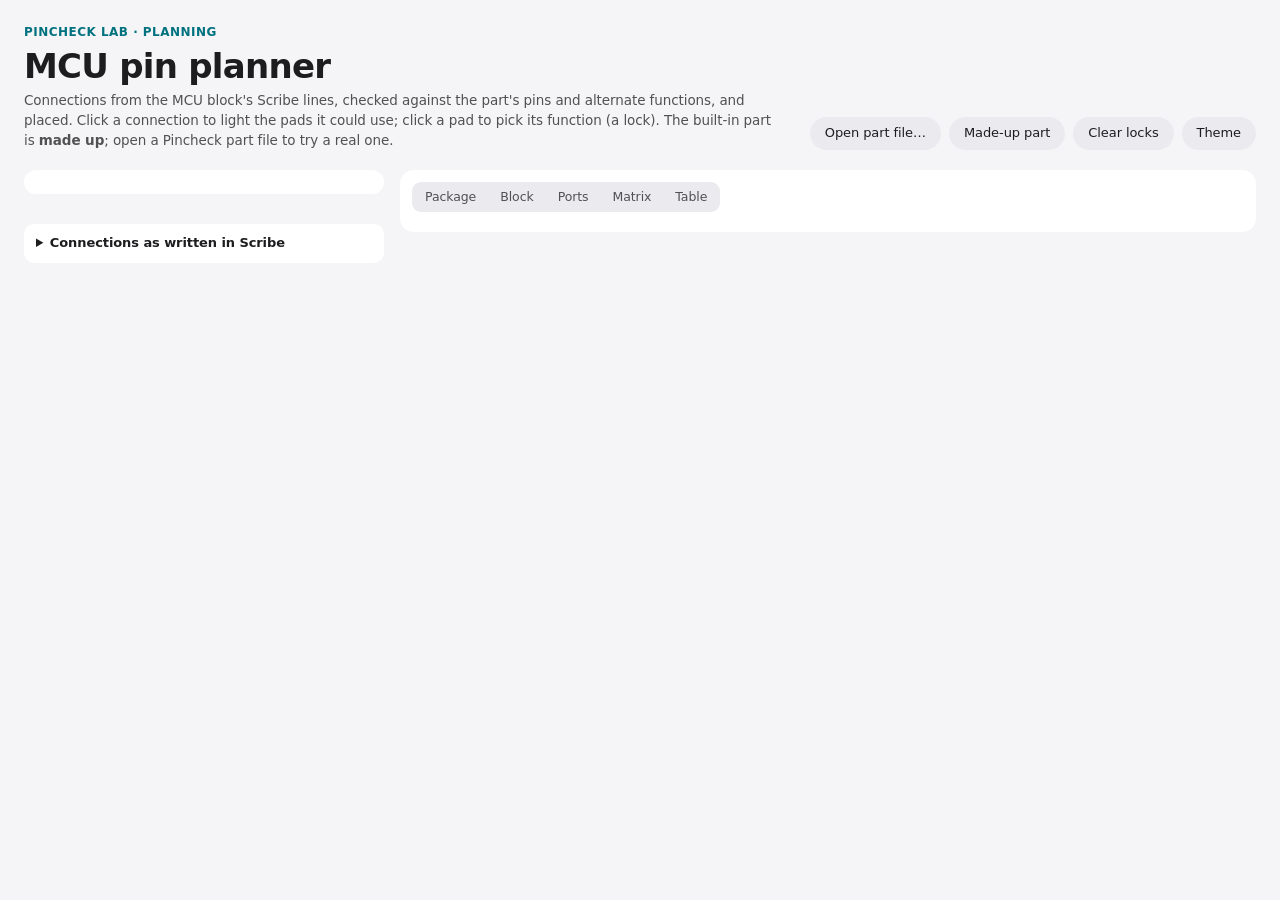
==== commit b0fa7efb: "Pin planner lab draws Signoff's engine module; phase 2 in the plan The lab now loads ee_design_revie" ====
--- a/lab/pinmap.html
+++ b/lab/pinmap.html
@@ -3,7 +3,7 @@
 <head>
 <meta charset="UTF-8">
 <!-- Design lab: an MCU pin planner for Scribe EE's MCU block (docs/pin-planner.md). Not loaded by any
-     tool. The built-in part (AC32G148) and its connections are made up. A real part file
+     tool. The planner is Signoff's engine module, ee_design_review/assets/pinmap.js; this page only draws it. The built-in part (AC32G148) and its connections are made up. A real part file
      (pincheck.part/1) and a list of connections can be opened from disk; nothing is uploaded or saved. -->
 <meta http-equiv="Content-Security-Policy" content="default-src 'self'; script-src 'self'; style-src 'self' 'unsafe-inline'; img-src 'self' data:">
 <meta name="viewport" content="width=device-width, initial-scale=1.0">
@@ -60,6 +60,7 @@
 
 <div class="pm-pop" id="pm-pop" hidden></div>
 
+<script src="../../ee_design_review/assets/pinmap.js"></script>
 <script src="pinmap-demo.js"></script>
 <script src="pinmap.js"></script>
 </body>
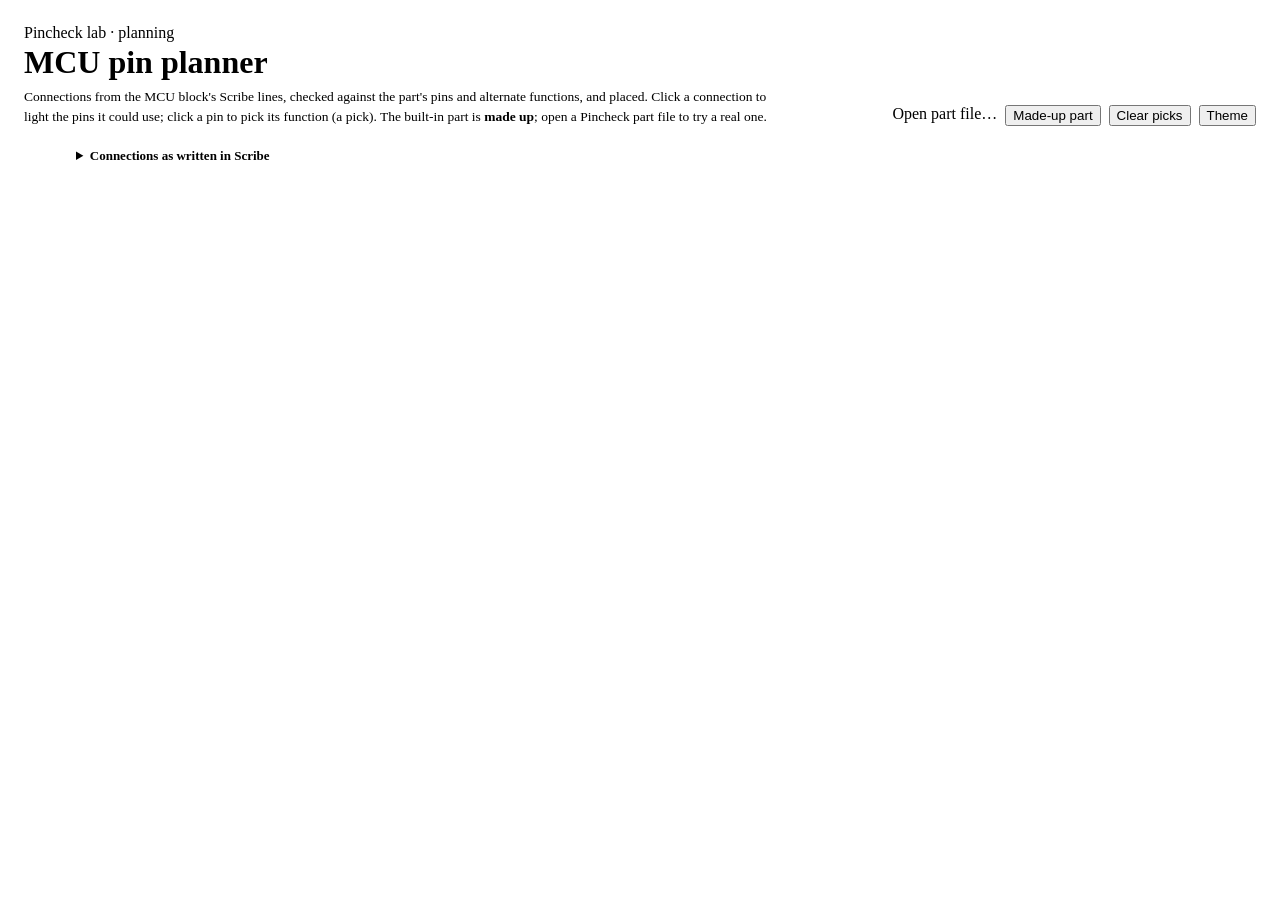
==== commit ddbb70e8: "Pin planner lab mounts Signoff's pin map (pinview.js) The lab now loads ee_design_review's pinmap.js" ====
--- a/lab/pinmap.html
+++ b/lab/pinmap.html
@@ -2,14 +2,16 @@
 <html lang="en">
 <head>
 <meta charset="UTF-8">
-<!-- Design lab: an MCU pin planner for Scribe EE's MCU block (docs/pin-planner.md). Not loaded by any
-     tool. The planner is Signoff's engine module, ee_design_review/assets/pinmap.js; this page only draws it. The built-in part (AC32G148) and its connections are made up. A real part file
-     (pincheck.part/1) and a list of connections can be opened from disk; nothing is uploaded or saved. -->
+<!-- Design lab: an MCU pin planner for Scribe EE's MCU block (docs/pin-planner.md). Not loaded by any tool. The
+     planner and the pin map are Signoff's engine files, ee_design_review/assets/pinmap.js and pinview.js (styles in
+     ee_design_review/assets/styles.css); this page supplies a part and connections. The built-in part (AC32G148)
+     and its connections are made up. A real part file (pincheck.part/1) and a list of connections can be opened
+     from disk; nothing is uploaded or saved. -->
 <meta http-equiv="Content-Security-Policy" content="default-src 'self'; script-src 'self'; style-src 'self' 'unsafe-inline'; img-src 'self' data:">
 <meta name="viewport" content="width=device-width, initial-scale=1.0">
 <meta name="color-scheme" content="light dark">
 <title>Pin planner lab</title>
-<link rel="stylesheet" href="../assets/suite.css">
+<link rel="stylesheet" href="../../ee_design_review/assets/styles.css">
 <link rel="stylesheet" href="pinmap.css">
 </head>
 <body class="pm-page">
@@ -17,50 +19,32 @@
   <div>
     <div class="eyebrow">Pincheck lab · planning</div>
     <h1 class="page-title">MCU pin planner</h1>
-    <p class="pm-note">Connections from the MCU block's Scribe lines, checked against the part's pins and alternate functions, and placed. Click a connection to light the pads it could use; click a pad to pick its function (a lock). The built-in part is <b>made up</b>; open a Pincheck part file to try a real one.</p>
+    <p class="pm-note">Connections from the MCU block's Scribe lines, checked against the part's pins and alternate functions, and placed. Click a connection to light the pins it could use; click a pin to pick its function (a pick). The built-in part is <b>made up</b>; open a Pincheck part file to try a real one.</p>
   </div>
   <div class="pm-ctl">
     <label class="btn" title="A pincheck.part/1 JSON file">Open part file…<input type="file" id="pm-part-file" accept=".json,application/json" hidden></label>
     <button class="btn" id="pm-demo">Made-up part</button>
-    <button class="btn" id="pm-clear">Clear locks</button>
+    <button class="btn" id="pm-clear">Clear picks</button>
     <button class="btn" id="pm-theme" title="Light or dark">Theme</button>
   </div>
 </header>
 
-<main class="pm-main">
-  <aside class="pm-side">
-    <div class="pm-part" id="pm-part"></div>
-    <div class="pm-sum" id="pm-sum"></div>
-    <div class="pm-conns" id="pm-conns"></div>
-    <details class="pm-edit" id="pm-edit">
-      <summary>Connections as written in Scribe</summary>
-      <p class="pm-hint">One per line: <code>Block (label)</code>, as in a <code>Connects:</code> line. Add <code>, in</code> for a connection into the MCU.</p>
-      <textarea id="pm-text" spellcheck="false" rows="12"></textarea>
-      <div class="pm-edit-row">
-        <button class="btn btn-primary" id="pm-apply">Re-plan</button>
-        <label class="btn">Open list…<input type="file" id="pm-conn-file" accept=".txt,.md,text/plain" hidden></label>
-      </div>
-    </details>
-  </aside>
-
-  <section class="pm-stage">
-    <div class="pm-tabs">
-      <div class="seg" role="tablist" id="pm-views">
-        <button data-view="package">Package</button>
-        <button data-view="block">Block</button>
-        <button data-view="ports">Ports</button>
-        <button data-view="matrix">Matrix</button>
-        <button data-view="table">Table</button>
-      </div>
-      <div class="pm-legend" id="pm-legend"></div>
+<div class="pm-top">
+  <div class="pm-part" id="pm-part"></div>
+  <details class="pm-edit" id="pm-edit">
+    <summary>Connections as written in Scribe</summary>
+    <p class="pv-hint">One per line: <code>Block (label)</code>, as in a <code>Connects:</code> line. Add <code>, in</code> for a connection into the MCU.</p>
+    <textarea id="pm-text" spellcheck="false" rows="12"></textarea>
+    <div class="pm-edit-row">
+      <button class="btn btn-primary" id="pm-apply">Re-plan</button>
+      <label class="btn">Open list…<input type="file" id="pm-conn-file" accept=".txt,.md,text/plain" hidden></label>
     </div>
-    <div class="pm-view" id="pm-view"></div>
-  </section>
-</main>
-
-<div class="pm-pop" id="pm-pop" hidden></div>
+  </details>
+</div>
+<main class="pm-main" id="pm-root"></main>
 
 <script src="../../ee_design_review/assets/pinmap.js"></script>
+<script src="../../ee_design_review/assets/pinview.js"></script>
 <script src="pinmap-demo.js"></script>
 <script src="pinmap.js"></script>
 </body>
--- a/lab/pinmap.css
+++ b/lab/pinmap.css
@@ -1,172 +1,18 @@
-/* Pin planner lab. Colors come from suite.css tokens; every state also has a mark or a pattern. */
+/* Pin planner lab: the page around the pin map. The pin map's own styles are Signoff's (ee_design_review/assets/
+   styles.css, *Pin map*). */
 .pm-page { background: var(--bg); color: var(--text); margin: 0; min-height: 100vh; }
 .pm-head { display: flex; gap: 24px; justify-content: space-between; align-items: flex-end; flex-wrap: wrap; padding: 24px 24px 12px; }
 .pm-head .page-title { margin: 2px 0 6px; }
 .pm-note { max-width: 760px; margin: 0; color: var(--text-2); font-size: 13.5px; line-height: 1.45; }
 .pm-ctl { display: flex; gap: 8px; flex-wrap: wrap; }
 .pm-ctl label.btn, .pm-edit-row label.btn { cursor: pointer; }
-
-.pm-main { display: grid; grid-template-columns: 360px minmax(0, 1fr); gap: 16px; padding: 8px 24px 32px; align-items: start; }
-@media (max-width: 960px) { .pm-main { grid-template-columns: minmax(0, 1fr); padding: 8px 16px 32px; } .pm-head { padding: 16px 16px 8px; } }
-
-.pm-side { display: flex; flex-direction: column; gap: 10px; min-width: 0; }
-.pm-part { background: var(--bg-elev); border-radius: 12px; padding: 12px 14px; }
+.pm-top { display: flex; gap: 12px; flex-wrap: wrap; align-items: flex-start; padding: 0 24px 12px; }
+.pm-part { background: var(--bg-elev); border-radius: 12px; padding: 10px 14px; }
 .pm-part-name { font-weight: 650; font-size: 16px; }
 .pm-part-sub { color: var(--text-2); font-size: 12.5px; margin-top: 2px; }
-.pm-sum { display: flex; flex-wrap: wrap; gap: 6px 10px; align-items: center; font-size: 13px; color: var(--text-2); }
-.pm-tag { font-size: 12px; font-weight: 600; padding: 2px 8px; border-radius: 99px; }
-.pm-tag.issue { background: var(--issue-hatch), var(--issue-soft); color: var(--issue); }
-.pm-tag.warn { background: var(--warn-hatch), var(--warn-soft); color: var(--warn); }
-.pm-tag.ok { background: var(--accent-soft); color: var(--accent-ink); }
-
-.pm-conns { display: flex; flex-direction: column; gap: 6px; }
-.pm-conn { background: var(--bg-elev); border-radius: 10px; padding: 9px 12px; cursor: pointer; border: 1.5px solid transparent; outline: none; }
-.pm-conn:hover { border-color: var(--hair-2, rgba(127,127,127,.25)); }
-.pm-conn.sel, .pm-conn:focus-visible { border-color: var(--accent); }
-.pm-conn.issue { border-left: 4px solid var(--issue); }
-.pm-conn.warn { border-left: 4px dashed var(--warn); }
-.pm-conn-top { display: flex; gap: 8px; align-items: baseline; }
-.pm-mark { font-weight: 700; width: 14px; text-align: center; flex: none; }
-.pm-mark.ok { color: var(--accent); } .pm-mark.warn { color: var(--warn); } .pm-mark.issue { color: var(--issue); }
-.pm-what { font-weight: 650; font-size: 13.5px; white-space: nowrap; }
-.pm-blocks { color: var(--text-2); font-size: 12.5px; overflow: hidden; text-overflow: ellipsis; white-space: nowrap; min-width: 0; }
-.pm-conn-label { color: var(--text-3); font-size: 12px; margin: 2px 0 0 22px; }
-.pm-pins { display: flex; flex-wrap: wrap; gap: 4px; margin: 6px 0 0 22px; }
-.pm-pin { font: 600 11.5px/1 ui-monospace, SFMono-Regular, Menlo, monospace; background: var(--accent-soft); color: var(--accent-ink); padding: 3px 6px; border-radius: 5px; }
-.pm-pin i { font-style: normal; font-weight: 500; opacity: .75; }
-.pm-pin.lock::before { content: "⚿ "; }
-.pm-notes { margin: 6px 0 0 22px; padding: 0; list-style: none; font-size: 12.5px; line-height: 1.4; }
-.pm-notes li { margin: 2px 0; padding-left: 16px; text-indent: -16px; }
-.pm-notes li.issue { color: var(--issue); } .pm-notes li.issue::before { content: "✕  "; }
-.pm-notes li.warn { color: var(--text); } .pm-notes li.warn::before { content: "▲  "; color: var(--warn); }
-.pm-notes li.info { color: var(--text-2); } .pm-notes li.info::before { content: "·  "; }
-.pm-fix { margin: 4px 0 0 14px; font-size: 12.5px; }
-
-.pm-edit { background: var(--bg-elev); border-radius: 10px; padding: 10px 12px; }
+.pm-edit { background: var(--bg-elev); border-radius: 10px; padding: 10px 12px; flex: 1 1 320px; min-width: 0; }
 .pm-edit summary { cursor: pointer; font-weight: 600; font-size: 13px; }
 .pm-edit textarea { width: 100%; box-sizing: border-box; font: 12.5px/1.45 ui-monospace, SFMono-Regular, Menlo, monospace; background: var(--bg-sunk); color: var(--text); border: 0; border-radius: 8px; padding: 8px; resize: vertical; }
 .pm-edit-row { display: flex; gap: 8px; margin-top: 8px; }
-.pm-hint { color: var(--text-3); font-size: 12px; margin: 8px 0; }
-.pm-hint code, .pm-edit code { font-size: 11.5px; }
-.pm-dim { color: var(--text-3); font-weight: 400; }
-
-.pm-stage { background: var(--bg-elev); border-radius: 14px; padding: 12px; min-width: 0; }
-.pm-tabs { display: flex; gap: 12px; align-items: center; justify-content: space-between; flex-wrap: wrap; margin-bottom: 8px; }
-.pm-legend { display: flex; flex-wrap: wrap; gap: 4px 12px; font-size: 11.5px; color: var(--text-2); }
-.pm-lg { display: inline-flex; align-items: center; gap: 5px; }
-.pm-sw { width: 14px; height: 10px; border-radius: 2px; display: inline-block; border: 1px solid var(--text-3); box-sizing: border-box; }
-.pm-sw.used { background: var(--accent); border-color: var(--accent); }
-.pm-sw.lock { background: var(--accent); border: 2px solid var(--accent-ink); position: relative; }
-.pm-sw.lock::after { content: "⚿"; position: absolute; font-size: 8px; line-height: 6px; color: #fff; left: 2px; }
-.pm-sw.cand { border: 1.5px dashed var(--accent); background: transparent; }
-.pm-sw.taken { border: 2px dotted var(--text); background: var(--accent); }
-.pm-sw.issue { background: var(--issue-hatch), var(--issue-soft); border-color: var(--issue); }
-.pm-sw.warn { background: var(--warn-hatch), var(--warn-soft); border-color: var(--warn); }
-.pm-sw.special { background: var(--bg-sunk); border-style: dashed; }
-.pm-sw.fixed { background: var(--text-3); border-color: var(--text-3); }
-.pm-sw.free { background: var(--bg-elev); }
-.pm-view { overflow: hidden; }
-.pm-svg { display: block; width: 100%; height: auto; margin: 0 auto; user-select: none; }
-
-/* SVG pads */
-.pm-hit { cursor: pointer; }
-.pm-pad { stroke-width: 1; }
-.pm-pad.free { fill: var(--bg-elev); stroke: var(--text-3); }
-.pm-pad.used { fill: var(--accent); stroke: var(--accent-ink); }
-.pm-pad.issue { fill: url(#pm-hi); stroke: var(--issue); stroke-width: 1.5; }
-.pm-pad.warn { fill: url(#pm-hw); stroke: var(--warn); stroke-width: 1.5; }
-.pm-pad.stray { fill: url(#pm-hw); stroke: var(--warn); stroke-dasharray: 3 2; }
-.pm-pad.special { fill: var(--bg-sunk); stroke: var(--text-3); stroke-dasharray: 2 2; }
-.pm-pad.fixed { fill: var(--text-3); stroke: var(--text-3); opacity: .7; }
-.pm-pad.cand { stroke: var(--accent); stroke-width: 2.5; stroke-dasharray: 4 2.5; }
-.pm-pad.cand.taken { stroke: var(--text); stroke-dasharray: 1.5 2.5; stroke-width: 2.5; }
-.pm-pad.mine { stroke: var(--text); stroke-width: 2.5; }
-.pm-hit:hover .pm-pad { filter: brightness(1.12); stroke-width: 2.5; }
-.pm-lockg { color: #fff; pointer-events: none; }
-.pm-p-ibg { fill: var(--issue-soft); } .pm-p-iln { stroke: var(--issue); stroke-width: 2; }
-.pm-p-wbg { fill: var(--warn-soft); } .pm-p-wdt { fill: var(--warn); }
-.pm-body { fill: var(--bg-sunk); stroke: var(--text-3); stroke-width: 1; }
-svg .pm-body { fill: var(--bg-sunk); }
-.pm-dot1 { fill: var(--text-3); }
-.pm-pname { font: 600 10.5px ui-monospace, SFMono-Regular, Menlo, monospace; fill: var(--text); }
-.pm-pname.dim { fill: var(--text-3); font-weight: 500; }
-.pm-pnum { font: 9px system-ui, sans-serif; fill: var(--text-3); }
-.pm-plab { font: 600 10.5px ui-monospace, SFMono-Regular, Menlo, monospace; fill: var(--accent-ink); }
-.pm-plab.issue { fill: var(--issue); } .pm-plab.warn, .pm-plab.stray { fill: var(--text); }
-.pm-cname { font: 700 18px system-ui, sans-serif; fill: var(--text); }
-.pm-csub { font: 12px system-ui, sans-serif; fill: var(--text-2); }
-.pm-bname { font: 600 8.5px ui-monospace, monospace; fill: var(--text); pointer-events: none; }
-
-/* Block view */
-.pm-grp { cursor: pointer; }
-.pm-grp.sel .pm-ghead { text-decoration: underline; }
-.pm-ghead { font: 700 12px system-ui, sans-serif; fill: var(--text); }
-.pm-ghead.issue { fill: var(--issue); }
-.pm-prow { font: 11px ui-monospace, SFMono-Regular, Menlo, monospace; fill: var(--text-2); }
-.pm-prow.issue { fill: var(--issue); font-style: italic; }
-.pm-wire { fill: none; stroke: var(--accent); stroke-width: 1.5; }
-.pm-wire.issue { stroke: var(--issue); stroke-dasharray: 5 3; }
-.pm-wire.warn { stroke: var(--warn); stroke-dasharray: 1.5 3; stroke-width: 2; }
-.pm-wire.dim { stroke: var(--text-3); }
-.pm-ublock { fill: var(--bg-elev); stroke: var(--text-3); }
-.pm-utext { font: 12px system-ui, sans-serif; fill: var(--text); }
-
-/* Ports, matrix, and table */
-.pm-scroll { overflow-x: auto; max-width: 100%; }
-.pm-ports { border-collapse: separate; border-spacing: 3px; font-size: 11px; }
-.pm-ports th { color: var(--text-3); font-weight: 600; padding: 2px 4px; }
-.pm-ports td { width: 58px; min-width: 52px; height: 40px; border-radius: 6px; padding: 3px 4px; vertical-align: top; position: relative; cursor: pointer; border: 1px solid var(--text-3); box-sizing: border-box; }
-.pm-ports td b { display: block; font: 600 11px ui-monospace, monospace; }
-.pm-ports td small { display: block; font: 9.5px ui-monospace, monospace; white-space: nowrap; overflow: hidden; text-overflow: ellipsis; max-width: 56px; }
-.pm-cell.free { background: var(--bg-elev); }
-.pm-cell.used { background: var(--accent); color: #fff; border-color: var(--accent-ink); }
-.pm-cell.issue { background: var(--issue-hatch), var(--issue-soft); border-color: var(--issue); color: var(--issue); }
-.pm-cell.warn, .pm-cell.stray { background: var(--warn-hatch), var(--warn-soft); border-color: var(--warn); }
-.pm-cell.special { background: var(--bg-sunk); border-style: dashed; }
-.pm-cell.cand { outline: 2px dashed var(--accent); outline-offset: 1px; }
-.pm-cell.mine { outline: 2.5px solid var(--text); outline-offset: 1px; }
-.pm-nb { border: 1px dashed var(--hair-2, rgba(127,127,127,.3)) !important; color: var(--text-3); text-align: center; cursor: default !important; background: transparent; }
-.pm-shared, .pm-lk { position: absolute; right: 3px; top: 2px; font-style: normal; font-size: 10px; }
-.pm-lk { right: auto; left: auto; top: auto; bottom: 2px; right: 3px; }
-
-.pm-matrix { border-collapse: collapse; font-size: 11px; }
-.pm-matrix th, .pm-matrix td { border: 1px solid var(--hair-2, rgba(127,127,127,.18)); }
-.pm-matrix td { width: 18px; min-width: 18px; height: 18px; text-align: center; padding: 0; cursor: pointer; color: var(--text-3); }
-.pm-matrix td.can { color: var(--text-2); }
-.pm-matrix td.on { color: #fff; background: var(--accent); }
-.pm-matrix td.on.issue { background: var(--issue-hatch), var(--issue-soft); color: var(--issue); }
-.pm-matrix td.on.warn { background: var(--warn-hatch), var(--warn-soft); color: var(--text); }
-.pm-matrix td.gone { color: var(--text-3); opacity: .6; }
-.pm-matrix td.cand { outline: 2px dashed var(--accent); outline-offset: -2px; }
-.pm-stick { position: sticky; left: 0; background: var(--bg-elev); text-align: left; padding: 2px 8px; white-space: nowrap; font: 600 11px ui-monospace, monospace; z-index: 1; }
-.pm-stick.own { color: var(--accent-ink); }
-.pm-vert { height: 70px; vertical-align: bottom; padding: 2px 0; cursor: pointer; }
-.pm-vert span { writing-mode: vertical-rl; transform: rotate(180deg); font: 600 10px ui-monospace, monospace; white-space: nowrap; }
-.pm-vert.cand span { color: var(--accent); text-decoration: underline dashed; }
-
-.pm-table { border-collapse: collapse; width: 100%; font-size: 12.5px; }
-.pm-table th { text-align: left; color: var(--text-3); font-weight: 600; padding: 6px 8px; border-bottom: 1px solid var(--hair-2, rgba(127,127,127,.25)); }
-.pm-table td { padding: 5px 8px; border-bottom: 1px solid var(--hair, rgba(127,127,127,.12)); vertical-align: top; }
-.pm-table tr { cursor: pointer; }
-.pm-table tr:hover td { background: var(--bg-sunk); }
-.pm-table tr.cand td:first-child { box-shadow: inset 3px 0 0 var(--accent); }
-.pm-table tr.mine td { background: var(--accent-soft); }
-.pm-table .num { font-variant-numeric: tabular-nums; color: var(--text-3); }
-.pm-fns { color: var(--text-3); font-size: 11.5px; }
-.pm-chip { font: 600 11.5px ui-monospace, monospace; padding: 1px 6px; border-radius: 4px; }
-.pm-chip.used { background: var(--accent-soft); color: var(--accent-ink); }
-.pm-chip.issue { background: var(--issue-hatch), var(--issue-soft); color: var(--issue); }
-.pm-chip.warn, .pm-chip.stray { background: var(--warn-hatch), var(--warn-soft); }
-.pm-chip.fixed, .pm-chip.special { color: var(--text-3); font-weight: 500; }
-
-/* Pad popover */
-.pm-pop { position: fixed; z-index: 50; background: var(--bg-elev); border-radius: 12px; box-shadow: 0 10px 34px rgba(0,0,0,.25), 0 0 0 .5px rgba(0,0,0,.1); padding: 8px; max-height: 70vh; overflow: auto; font-size: 12.5px; }
-.pm-pop-h { padding: 4px 6px 8px; }
-.pm-pop-g { font-size: 10.5px; font-weight: 700; color: var(--text-3); text-transform: uppercase; letter-spacing: .04em; padding: 8px 6px 2px; }
-.pm-pop-i { display: flex; justify-content: space-between; gap: 8px; width: 100%; text-align: left; background: none; border: 0; padding: 5px 6px; border-radius: 6px; color: var(--text); cursor: pointer; font: inherit; }
-.pm-pop-i span { font-family: ui-monospace, SFMono-Regular, Menlo, monospace; font-weight: 600; }
-.pm-pop-i small { color: var(--text-3); white-space: nowrap; overflow: hidden; text-overflow: ellipsis; }
-.pm-pop-i:hover { background: var(--accent-soft); }
-.pm-pop-i.fit small { color: var(--accent-ink); }
-.pm-pop-i.on { background: var(--accent); color: #fff; } .pm-pop-i.on small { color: #fff; }
-.pm-pop-none { padding: 6px; }
+.pm-main { padding: 0 24px 32px; }
+@media (max-width: 960px) { .pm-head { padding: 16px 16px 8px; } .pm-top { padding: 0 16px 12px; } .pm-main { padding: 0 16px 32px; } }
